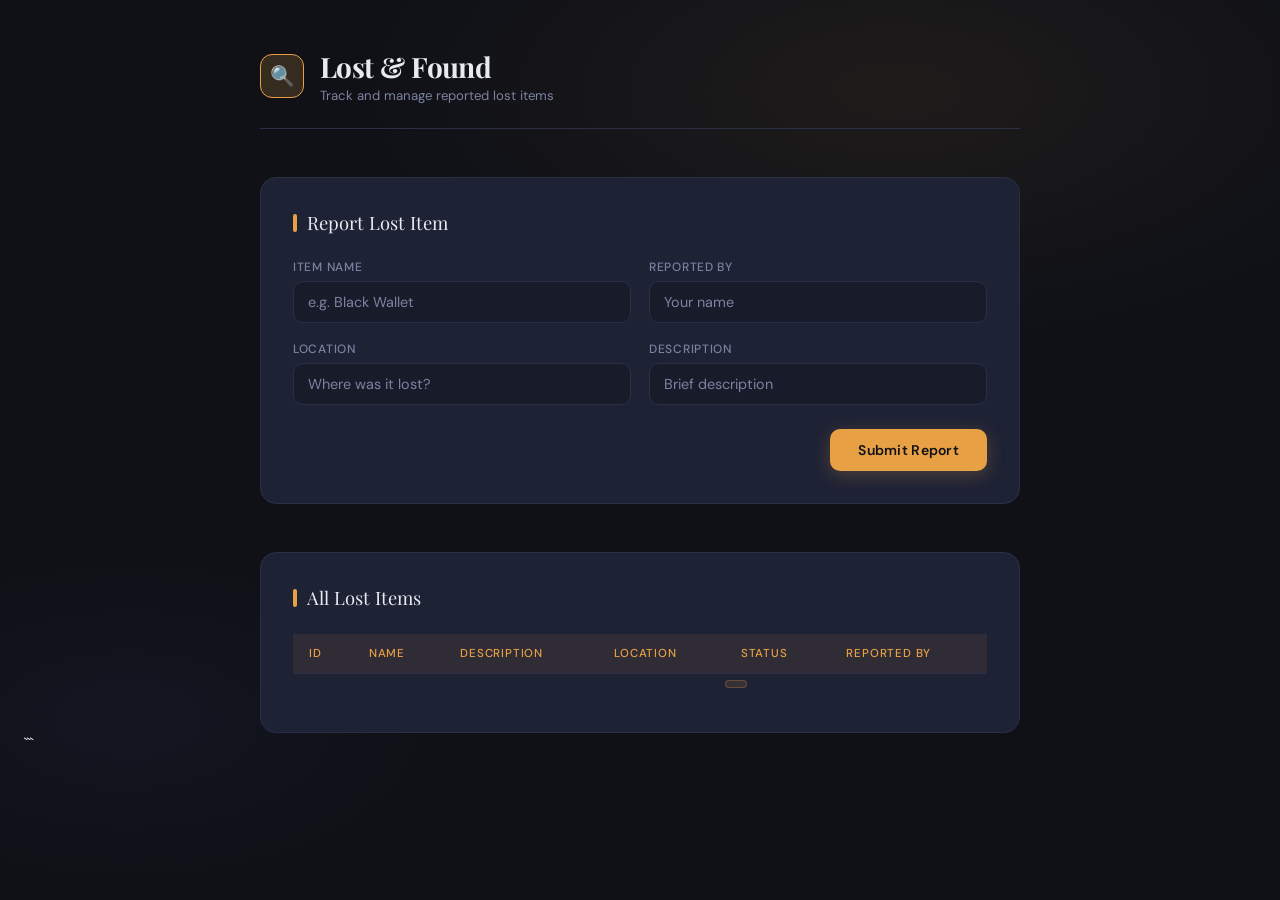
==== src/main/resources/templates/lost-items.html @ 70ba37c2 "Completed Lost Item feature with UI and DB integration" ====
<!DOCTYPE html>
<html xmlns:th="http://www.thymeleaf.org">
<head>
    <title>Lost Items</title>
    <link href="https://fonts.googleapis.com/css2?family=Playfair+Display:wght@600&family=DM+Sans:wght@300;400;500&display=swap" rel="stylesheet">
    <style>
        *, *::before, *::after { box-sizing: border-box; margin: 0; padding: 0; }

        :root {
            --bg: #0f1117;
            --surface: #191c27;
            --card: #1e2235;
            --border: #2a2f47;
            --accent: #e8a045;
            --accent-glow: rgba(232, 160, 69, 0.18);
            --text: #e8eaf2;
            --muted: #7c82a0;
            --input-bg: #13162080;
        }

        body {
            font-family: 'DM Sans', sans-serif;
            background: var(--bg);
            color: var(--text);
            min-height: 100vh;
            padding: 48px 24px;
            background-image:
                    radial-gradient(ellipse 60% 40% at 70% 10%, rgba(232,160,69,0.07) 0%, transparent 70%),
                    radial-gradient(ellipse 40% 30% at 10% 80%, rgba(90,100,200,0.06) 0%, transparent 60%);
        }

        .page-wrapper {
            max-width: 760px;
            margin: 0 auto;
            display: flex;
            flex-direction: column;
            gap: 48px;
        }

        /* ── Header ── */
        .page-header {
            display: flex;
            align-items: center;
            gap: 16px;
            padding-bottom: 24px;
            border-bottom: 1px solid var(--border);
        }

        .page-header .icon {
            width: 44px; height: 44px;
            background: var(--accent-glow);
            border: 1px solid var(--accent);
            border-radius: 12px;
            display: grid; place-items: center;
            font-size: 20px;
            flex-shrink: 0;
        }

        .page-header h1 {
            font-family: 'Playfair Display', serif;
            font-size: 1.75rem;
            color: var(--text);
            letter-spacing: -0.02em;
        }

        .page-header p {
            font-size: 0.825rem;
            color: var(--muted);
            margin-top: 2px;
        }

        /* ── Cards ── */
        .card {
            background: var(--card);
            border: 1px solid var(--border);
            border-radius: 16px;
            padding: 32px;
            animation: fadeUp 0.45s ease both;
        }

        .card:nth-child(2) { animation-delay: 0.1s; }

        @keyframes fadeUp {
            from { opacity: 0; transform: translateY(16px); }
            to   { opacity: 1; transform: translateY(0); }
        }

        .card-title {
            font-family: 'Playfair Display', serif;
            font-size: 1.15rem;
            color: var(--text);
            margin-bottom: 24px;
            display: flex;
            align-items: center;
            gap: 10px;
        }

        .card-title::before {
            content: '';
            display: inline-block;
            width: 4px; height: 18px;
            background: var(--accent);
            border-radius: 4px;
        }

        /* ── Form ── */
        .form-grid {
            display: grid;
            grid-template-columns: 1fr 1fr;
            gap: 18px;
        }

        .form-group {
            display: flex;
            flex-direction: column;
            gap: 6px;
        }

        .form-group.full { grid-column: 1 / -1; }

        label {
            font-size: 0.75rem;
            font-weight: 500;
            letter-spacing: 0.06em;
            text-transform: uppercase;
            color: var(--muted);
        }

        input[type="text"] {
            background: var(--input-bg);
            border: 1px solid var(--border);
            border-radius: 10px;
            padding: 11px 14px;
            color: var(--text);
            font-family: 'DM Sans', sans-serif;
            font-size: 0.9rem;
            outline: none;
            transition: border-color 0.2s, box-shadow 0.2s;
            width: 100%;
        }

        input[type="text"]:focus {
            border-color: var(--accent);
            box-shadow: 0 0 0 3px var(--accent-glow);
        }

        input[type="text"]::placeholder { color: var(--muted); }

        .form-footer {
            margin-top: 24px;
            display: flex;
            justify-content: flex-end;
        }

        button[type="submit"] {
            background: var(--accent);
            color: #0f1117;
            font-family: 'DM Sans', sans-serif;
            font-size: 0.875rem;
            font-weight: 600;
            letter-spacing: 0.02em;
            border: none;
            border-radius: 10px;
            padding: 12px 28px;
            cursor: pointer;
            transition: opacity 0.18s, transform 0.18s, box-shadow 0.18s;
            box-shadow: 0 4px 18px rgba(232,160,69,0.25);
        }

        button[type="submit"]:hover {
            opacity: 0.9;
            transform: translateY(-1px);
            box-shadow: 0 6px 24px rgba(232,160,69,0.35);
        }

        button[type="submit"]:active { transform: translateY(0); }

        /* ── Table ── */
        .table-scroll { overflow-x: auto; }

        table {
            width: 100%;
            border-collapse: collapse;
            font-size: 0.875rem;
        }

        thead tr {
            background: rgba(232,160,69,0.08);
            border-bottom: 1px solid var(--border);
        }

        thead th {
            padding: 12px 16px;
            text-align: left;
            font-size: 0.72rem;
            font-weight: 500;
            letter-spacing: 0.07em;
            text-transform: uppercase;
            color: var(--accent);
            white-space: nowrap;
        }

        tbody tr {
            border-bottom: 1px solid var(--border);
            transition: background 0.15s;
        }

        tbody tr:last-child { border-bottom: none; }

        tbody tr:hover { background: rgba(255,255,255,0.03); }

        tbody td {
            padding: 13px 16px;
            color: var(--text);
            vertical-align: middle;
        }

        tbody td:first-child {
            color: var(--muted);
            font-size: 0.8rem;
            font-weight: 500;
        }

        /* Status badge */
        tbody td:nth-child(5) span,
        tbody td:nth-child(5) {
            display: inline-block;
            padding: 3px 10px;
            border-radius: 20px;
            font-size: 0.75rem;
            font-weight: 500;
            background: rgba(232,160,69,0.12);
            color: var(--accent);
            border: 1px solid rgba(232,160,69,0.25);
        }

        .empty-state {
            text-align: center;
            padding: 40px;
            color: var(--muted);
            font-size: 0.875rem;
        }
    </style>
</head>
<body>

<div class="page-wrapper">

    <!-- Header -->
    <div class="page-header">
        <div class="icon">🔍</div>
        <div>
            <h1>Lost &amp; Found</h1>
            <p>Track and manage reported lost items</p>
        </div>
    </div>

    <!-- Form Card -->
    <div class="card">
        <div class="card-title">Report Lost Item</div>

        <form action="/add-item" method="post">
            <div class="form-grid">
                <div class="form-group">
                    <label for="name">Item Name</label>
                    <input type="text" id="name" name="name" placeholder="e.g. Black Wallet">
                </div>
                <div class="form-group">
                    <label for="reportedBy">Reported By</label>
                    <input type="text" id="reportedBy" name="reportedBy" placeholder="Your name">
                </div>
                <div class="form-group">
                    <label for="location">Location</label>
                    <input type="text" id="location" name="location" placeholder="Where was it lost?">
                </div>
                <div class="form-group">
                    <label for="description">Description</label>
                    <input type="text" id="description" name="description" placeholder="Brief description">
                </div>
            </div>

            <div class="form-footer">
                <button type="submit">Submit Report</button>
            </div>
        </form>
    </div>

    <!-- Table Card -->
    <div class="card">
        <div class="card-title">All Lost Items</div>

        <div class="table-scroll">
            <table>
                <thead>
                <tr>
                    <th>ID</th>
                    <th>Name</th>
                    <th>Description</th>
                    <th>Location</th>
                    <th>Status</th>
                    <th>Reported By</th>
                </tr>
                </thead>
                <tbody>
                <tr th:each="item : ${items}">
                    <td th:text="${item.id}"></td>
                    <td th:text="${item.name}"></td>
                    <td th:text="${item.description}"></td>
                    <td th:text="${item.location}"></td>
                    <td th:text="${item.status}"></td>
                    <td th:text="${item.reportedBy}"></td>
                </tr>
                </tbody>
            </table>
        </div>
    </div>

</div>

</body>
</html>
```
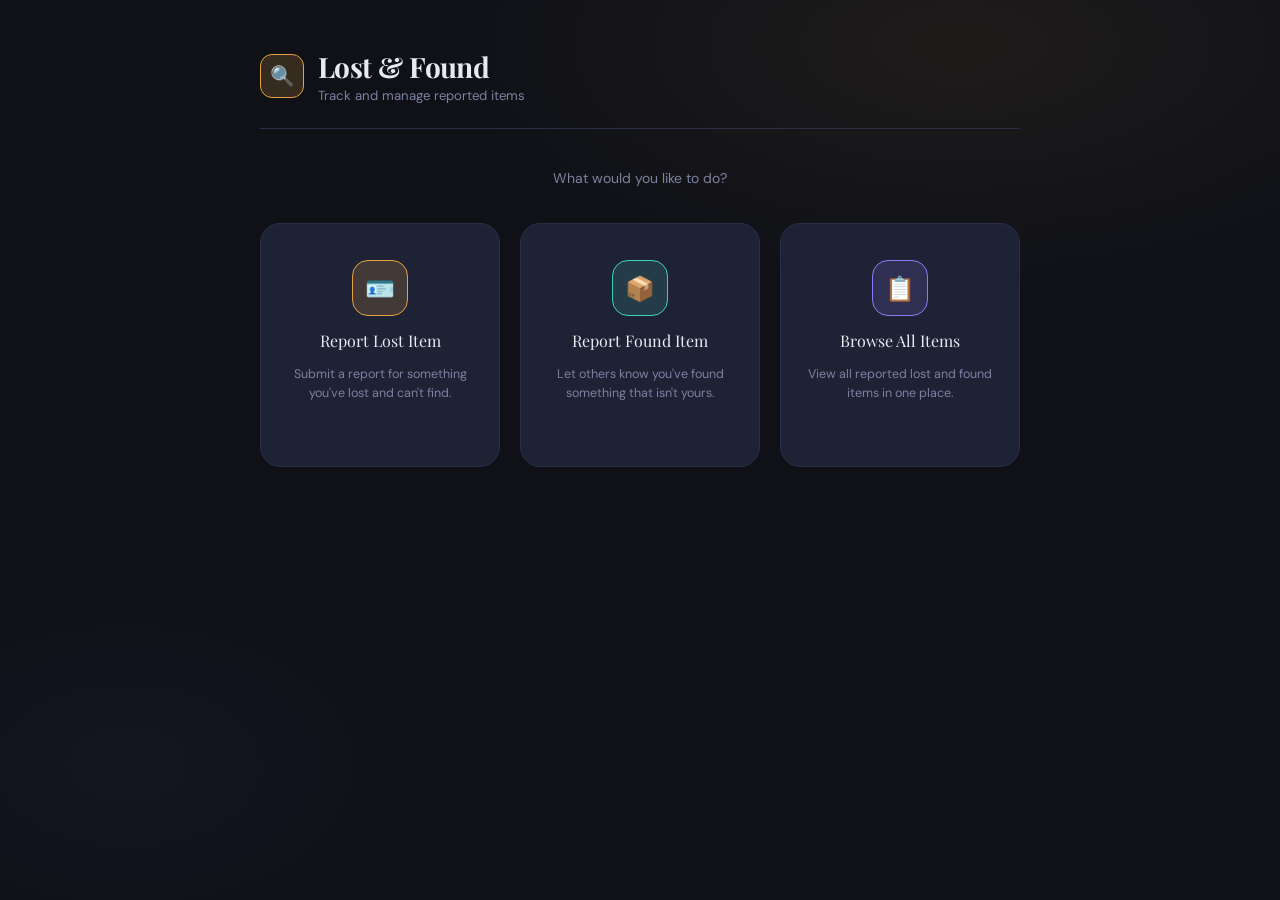
==== commit 4574fd84: "Integrated lost and found modules with UI" ====
--- a/src/main/resources/templates/lost-items.html
+++ b/src/main/resources/templates/lost-items.html
@@ -1,21 +1,24 @@
 <!DOCTYPE html>
 <html xmlns:th="http://www.thymeleaf.org">
 <head>
-    <title>Lost Items</title>
+    <title>Lost &amp; Found</title>
     <link href="https://fonts.googleapis.com/css2?family=Playfair+Display:wght@600&family=DM+Sans:wght@300;400;500&display=swap" rel="stylesheet">
     <style>
         *, *::before, *::after { box-sizing: border-box; margin: 0; padding: 0; }
 
         :root {
             --bg: #0f1117;
-            --surface: #191c27;
             --card: #1e2235;
             --border: #2a2f47;
-            --accent: #e8a045;
-            --accent-glow: rgba(232, 160, 69, 0.18);
+            --amber: #e8a045;
+            --amber-glow: rgba(232,160,69,0.18);
+            --teal: #3ecfb2;
+            --teal-glow: rgba(62,207,178,0.15);
+            --violet: #8b7cf8;
+            --violet-glow: rgba(139,124,248,0.15);
             --text: #e8eaf2;
             --muted: #7c82a0;
-            --input-bg: #13162080;
+            --input-bg: rgba(19,22,32,0.5);
         }
 
         body {
@@ -25,60 +28,180 @@
             min-height: 100vh;
             padding: 48px 24px;
             background-image:
-                    radial-gradient(ellipse 60% 40% at 70% 10%, rgba(232,160,69,0.07) 0%, transparent 70%),
-                    radial-gradient(ellipse 40% 30% at 10% 80%, rgba(90,100,200,0.06) 0%, transparent 60%);
-        }
-
-        .page-wrapper {
+                    radial-gradient(ellipse 60% 40% at 75% 5%,  rgba(232,160,69,0.07) 0%, transparent 70%),
+                    radial-gradient(ellipse 40% 35% at 10% 85%, rgba(90,100,200,0.06) 0%, transparent 60%);
+        }
+
+        .view { display: none; }
+        .view.active { display: block; }
+
+        /* ── Shared Header ── */
+        .page-header {
+            max-width: 760px;
+            margin: 0 auto 40px;
+            display: flex;
+            align-items: center;
+            gap: 14px;
+            padding-bottom: 24px;
+            border-bottom: 1px solid var(--border);
+        }
+
+        .page-header .icon {
+            width: 44px; height: 44px;
+            background: var(--amber-glow);
+            border: 1px solid var(--amber);
+            border-radius: 12px;
+            display: grid; place-items: center;
+            font-size: 20px; flex-shrink: 0;
+        }
+
+        .page-header h1 {
+            font-family: 'Playfair Display', serif;
+            font-size: 1.75rem;
+            letter-spacing: -0.02em;
+        }
+
+        .page-header p { font-size: 0.825rem; color: var(--muted); margin-top: 2px; }
+
+        /* ── Landing ── */
+        #view-landing .page-wrapper { max-width: 760px; margin: 0 auto; }
+
+        .landing-subtitle {
+            text-align: center;
+            color: var(--muted);
+            font-size: 0.875rem;
+            margin-bottom: 36px;
+        }
+
+        .option-grid {
+            display: grid;
+            grid-template-columns: repeat(3, 1fr);
+            gap: 20px;
+        }
+
+        @media (max-width: 580px) { .option-grid { grid-template-columns: 1fr; } }
+
+        .option-card {
+            background: var(--card);
+            border: 1px solid var(--border);
+            border-radius: 20px;
+            padding: 36px 24px 28px;
+            cursor: pointer;
+            display: flex;
+            flex-direction: column;
+            align-items: center;
+            gap: 14px;
+            text-align: center;
+            transition: transform 0.22s, border-color 0.22s, box-shadow 0.22s;
+            animation: fadeUp 0.5s ease both;
+            position: relative;
+            overflow: hidden;
+            user-select: none;
+        }
+
+        .option-card:nth-child(1) { animation-delay: 0.05s; }
+        .option-card:nth-child(2) { animation-delay: 0.13s; }
+        .option-card:nth-child(3) { animation-delay: 0.21s; }
+
+        .option-card::before {
+            content: '';
+            position: absolute; inset: 0;
+            opacity: 0;
+            transition: opacity 0.25s;
+            border-radius: 20px;
+        }
+
+        .option-card.lost   { --c: var(--amber);  --cg: var(--amber-glow);  }
+        .option-card.found  { --c: var(--teal);   --cg: var(--teal-glow);   }
+        .option-card.browse { --c: var(--violet); --cg: var(--violet-glow); }
+
+        .option-card::before {
+            background: radial-gradient(ellipse at 50% 0%, var(--cg) 0%, transparent 70%);
+        }
+
+        .option-card:hover {
+            transform: translateY(-5px);
+            border-color: var(--c);
+            box-shadow: 0 12px 36px -8px color-mix(in srgb, var(--c) 30%, transparent);
+        }
+
+        .option-card:hover::before { opacity: 1; }
+        .option-card:active { transform: translateY(-2px); }
+
+        .opt-icon {
+            width: 56px; height: 56px;
+            border-radius: 16px;
+            border: 1px solid var(--c);
+            background: var(--cg);
+            display: grid; place-items: center;
+            font-size: 24px;
+            position: relative; z-index: 1;
+            transition: box-shadow 0.22s;
+        }
+
+        .option-card:hover .opt-icon {
+            box-shadow: 0 0 18px color-mix(in srgb, var(--c) 40%, transparent);
+        }
+
+        .opt-label {
+            font-family: 'Playfair Display', serif;
+            font-size: 1rem;
+            position: relative; z-index: 1;
+        }
+
+        .opt-desc {
+            font-size: 0.78rem;
+            color: var(--muted);
+            line-height: 1.55;
+            position: relative; z-index: 1;
+        }
+
+        .opt-arrow {
+            margin-top: 4px;
+            font-size: 0.75rem;
+            color: var(--c);
+            opacity: 0;
+            transform: translateY(4px);
+            transition: opacity 0.2s, transform 0.2s;
+            position: relative; z-index: 1;
+        }
+
+        .option-card:hover .opt-arrow { opacity: 1; transform: translateY(0); }
+
+        /* ── Inner Views ── */
+        .inner-wrapper {
             max-width: 760px;
             margin: 0 auto;
             display: flex;
             flex-direction: column;
-            gap: 48px;
-        }
-
-        /* ── Header ── */
-        .page-header {
-            display: flex;
+            gap: 28px;
+        }
+
+        .back-btn {
+            display: inline-flex;
             align-items: center;
-            gap: 16px;
-            padding-bottom: 24px;
-            border-bottom: 1px solid var(--border);
-        }
-
-        .page-header .icon {
-            width: 44px; height: 44px;
-            background: var(--accent-glow);
-            border: 1px solid var(--accent);
-            border-radius: 12px;
-            display: grid; place-items: center;
-            font-size: 20px;
-            flex-shrink: 0;
-        }
-
-        .page-header h1 {
-            font-family: 'Playfair Display', serif;
-            font-size: 1.75rem;
-            color: var(--text);
-            letter-spacing: -0.02em;
-        }
-
-        .page-header p {
+            gap: 8px;
+            background: none;
+            border: 1px solid var(--border);
+            border-radius: 10px;
+            padding: 8px 16px;
+            color: var(--muted);
+            font-family: 'DM Sans', sans-serif;
             font-size: 0.825rem;
-            color: var(--muted);
-            margin-top: 2px;
-        }
-
-        /* ── Cards ── */
+            cursor: pointer;
+            transition: color 0.18s, border-color 0.18s;
+            align-self: flex-start;
+        }
+
+        .back-btn:hover { color: var(--text); border-color: var(--text); }
+
         .card {
             background: var(--card);
             border: 1px solid var(--border);
             border-radius: 16px;
             padding: 32px;
-            animation: fadeUp 0.45s ease both;
-        }
-
-        .card:nth-child(2) { animation-delay: 0.1s; }
+            animation: fadeUp 0.4s ease both;
+        }
 
         @keyframes fadeUp {
             from { opacity: 0; transform: translateY(16px); }
@@ -87,8 +210,7 @@
 
         .card-title {
             font-family: 'Playfair Display', serif;
-            font-size: 1.15rem;
-            color: var(--text);
+            font-size: 1.1rem;
             margin-bottom: 24px;
             display: flex;
             align-items: center;
@@ -99,30 +221,17 @@
             content: '';
             display: inline-block;
             width: 4px; height: 18px;
-            background: var(--accent);
             border-radius: 4px;
-        }
-
-        /* ── Form ── */
-        .form-grid {
-            display: grid;
-            grid-template-columns: 1fr 1fr;
-            gap: 18px;
-        }
-
-        .form-group {
-            display: flex;
-            flex-direction: column;
-            gap: 6px;
-        }
-
+            background: var(--bar-color, var(--amber));
+        }
+
+        .form-grid { display: grid; grid-template-columns: 1fr 1fr; gap: 18px; }
+        .form-group { display: flex; flex-direction: column; gap: 6px; }
         .form-group.full { grid-column: 1 / -1; }
 
         label {
-            font-size: 0.75rem;
-            font-weight: 500;
-            letter-spacing: 0.06em;
-            text-transform: uppercase;
+            font-size: 0.72rem; font-weight: 500;
+            letter-spacing: 0.07em; text-transform: uppercase;
             color: var(--muted);
         }
 
@@ -139,184 +248,247 @@
             width: 100%;
         }
 
-        input[type="text"]:focus {
-            border-color: var(--accent);
-            box-shadow: 0 0 0 3px var(--accent-glow);
-        }
-
         input[type="text"]::placeholder { color: var(--muted); }
 
-        .form-footer {
-            margin-top: 24px;
-            display: flex;
-            justify-content: flex-end;
-        }
+        #view-lost  input[type="text"]:focus { border-color: var(--amber);  box-shadow: 0 0 0 3px var(--amber-glow); }
+        #view-found input[type="text"]:focus { border-color: var(--teal);   box-shadow: 0 0 0 3px var(--teal-glow);  }
+
+        .form-footer { margin-top: 24px; display: flex; justify-content: flex-end; }
 
         button[type="submit"] {
-            background: var(--accent);
+            font-family: 'DM Sans', sans-serif;
+            font-size: 0.875rem; font-weight: 600;
+            letter-spacing: 0.02em;
+            border: none; border-radius: 10px;
+            padding: 12px 28px; cursor: pointer;
             color: #0f1117;
-            font-family: 'DM Sans', sans-serif;
-            font-size: 0.875rem;
-            font-weight: 600;
-            letter-spacing: 0.02em;
-            border: none;
-            border-radius: 10px;
-            padding: 12px 28px;
-            cursor: pointer;
             transition: opacity 0.18s, transform 0.18s, box-shadow 0.18s;
-            box-shadow: 0 4px 18px rgba(232,160,69,0.25);
-        }
-
-        button[type="submit"]:hover {
-            opacity: 0.9;
-            transform: translateY(-1px);
-            box-shadow: 0 6px 24px rgba(232,160,69,0.35);
-        }
-
+        }
+
+        #view-lost  button[type="submit"] { background: var(--amber); box-shadow: 0 4px 18px rgba(232,160,69,0.25); }
+        #view-found button[type="submit"] { background: var(--teal);  box-shadow: 0 4px 18px rgba(62,207,178,0.22); }
+
+        button[type="submit"]:hover  { opacity: 0.9; transform: translateY(-1px); }
         button[type="submit"]:active { transform: translateY(0); }
 
-        /* ── Table ── */
+        /* ── Tables ── */
         .table-scroll { overflow-x: auto; }
-
-        table {
-            width: 100%;
-            border-collapse: collapse;
-            font-size: 0.875rem;
-        }
-
-        thead tr {
-            background: rgba(232,160,69,0.08);
-            border-bottom: 1px solid var(--border);
-        }
+        table { width: 100%; border-collapse: collapse; font-size: 0.875rem; }
+        thead tr { border-bottom: 1px solid var(--border); }
+
+        #view-lost   thead tr      { background: rgba(232,160,69,0.07); }
+        #view-found  thead tr      { background: rgba(62,207,178,0.07); }
+        .browse-lost-card  thead tr { background: rgba(232,160,69,0.07); }
+        .browse-found-card thead tr { background: rgba(62,207,178,0.07); }
 
         thead th {
-            padding: 12px 16px;
-            text-align: left;
-            font-size: 0.72rem;
-            font-weight: 500;
-            letter-spacing: 0.07em;
-            text-transform: uppercase;
-            color: var(--accent);
+            padding: 12px 16px; text-align: left;
+            font-size: 0.72rem; font-weight: 500;
+            letter-spacing: 0.07em; text-transform: uppercase;
             white-space: nowrap;
         }
 
-        tbody tr {
-            border-bottom: 1px solid var(--border);
-            transition: background 0.15s;
-        }
-
+        #view-lost   thead th       { color: var(--amber); }
+        #view-found  thead th       { color: var(--teal);  }
+        .browse-lost-card  thead th { color: var(--amber); }
+        .browse-found-card thead th { color: var(--teal);  }
+
+        tbody tr { border-bottom: 1px solid var(--border); transition: background 0.15s; }
         tbody tr:last-child { border-bottom: none; }
-
         tbody tr:hover { background: rgba(255,255,255,0.03); }
-
-        tbody td {
-            padding: 13px 16px;
-            color: var(--text);
-            vertical-align: middle;
-        }
-
-        tbody td:first-child {
-            color: var(--muted);
-            font-size: 0.8rem;
-            font-weight: 500;
-        }
-
-        /* Status badge */
-        tbody td:nth-child(5) span,
-        tbody td:nth-child(5) {
-            display: inline-block;
-            padding: 3px 10px;
-            border-radius: 20px;
-            font-size: 0.75rem;
-            font-weight: 500;
+        tbody td { padding: 13px 16px; color: var(--text); vertical-align: middle; }
+        tbody td:first-child { color: var(--muted); font-size: 0.8rem; font-weight: 500; }
+
+        .lost-status {
+            display: inline-block; padding: 3px 10px;
+            border-radius: 20px; font-size: 0.75rem; font-weight: 500;
             background: rgba(232,160,69,0.12);
-            color: var(--accent);
+            color: var(--amber);
             border: 1px solid rgba(232,160,69,0.25);
         }
 
-        .empty-state {
-            text-align: center;
-            padding: 40px;
-            color: var(--muted);
-            font-size: 0.875rem;
+        .section-divider {
+            display: flex; align-items: center; gap: 16px;
+            color: var(--muted); font-size: 0.72rem;
+            letter-spacing: 0.1em; text-transform: uppercase;
+        }
+
+        .section-divider::before, .section-divider::after {
+            content: ''; flex: 1; height: 1px; background: var(--border);
         }
     </style>
 </head>
 <body>
 
-<div class="page-wrapper">
-
-    <!-- Header -->
-    <div class="page-header">
-        <div class="icon">🔍</div>
-        <div>
-            <h1>Lost &amp; Found</h1>
-            <p>Track and manage reported lost items</p>
+<div class="page-header">
+    <div class="icon">🔍</div>
+    <div>
+        <h1>Lost &amp; Found</h1>
+        <p>Track and manage reported items</p>
+    </div>
+</div>
+
+<!-- ══ LANDING ══ -->
+<div id="view-landing" class="view active">
+    <div class="page-wrapper">
+        <p class="landing-subtitle">What would you like to do?</p>
+        <div class="option-grid">
+
+            <div class="option-card lost" onclick="showView('view-lost')">
+                <div class="opt-icon">🪪</div>
+                <div class="opt-label">Report Lost Item</div>
+                <div class="opt-desc">Submit a report for something you've lost and can't find.</div>
+                <div class="opt-arrow">Get started →</div>
+            </div>
+
+            <div class="option-card found" onclick="showView('view-found')">
+                <div class="opt-icon">📦</div>
+                <div class="opt-label">Report Found Item</div>
+                <div class="opt-desc">Let others know you've found something that isn't yours.</div>
+                <div class="opt-arrow">Get started →</div>
+            </div>
+
+            <div class="option-card browse" onclick="showView('view-browse')">
+                <div class="opt-icon">📋</div>
+                <div class="opt-label">Browse All Items</div>
+                <div class="opt-desc">View all reported lost and found items in one place.</div>
+                <div class="opt-arrow">Browse →</div>
+            </div>
+
         </div>
     </div>
-
-    <!-- Form Card -->
-    <div class="card">
-        <div class="card-title">Report Lost Item</div>
-
-        <form action="/add-item" method="post">
-            <div class="form-grid">
-                <div class="form-group">
-                    <label for="name">Item Name</label>
-                    <input type="text" id="name" name="name" placeholder="e.g. Black Wallet">
+</div>
+
+<!-- ══ REPORT LOST ══ -->
+<div id="view-lost" class="view">
+    <div class="inner-wrapper">
+        <button class="back-btn" onclick="showView('view-landing')">← Back</button>
+        <div class="card">
+            <div class="card-title">Report Lost Item</div>
+            <form action="/add-item" method="post">
+                <div class="form-grid">
+                    <div class="form-group">
+                        <label for="name">Item Name</label>
+                        <input type="text" id="name" name="name" placeholder="e.g. Black Wallet">
+                    </div>
+                    <div class="form-group">
+                        <label for="reportedBy">Reported By</label>
+                        <input type="text" id="reportedBy" name="reportedBy" placeholder="Your name">
+                    </div>
+                    <div class="form-group">
+                        <label for="location">Location</label>
+                        <input type="text" id="location" name="location" placeholder="Where was it lost?">
+                    </div>
+                    <div class="form-group">
+                        <label for="description">Description</label>
+                        <input type="text" id="description" name="description" placeholder="Brief description">
+                    </div>
                 </div>
-                <div class="form-group">
-                    <label for="reportedBy">Reported By</label>
-                    <input type="text" id="reportedBy" name="reportedBy" placeholder="Your name">
+                <div class="form-footer">
+                    <button type="submit">Submit Report</button>
                 </div>
-                <div class="form-group">
-                    <label for="location">Location</label>
-                    <input type="text" id="location" name="location" placeholder="Where was it lost?">
-                </div>
-                <div class="form-group">
-                    <label for="description">Description</label>
-                    <input type="text" id="description" name="description" placeholder="Brief description">
-                </div>
-            </div>
-
-            <div class="form-footer">
-                <button type="submit">Submit Report</button>
-            </div>
-        </form>
-    </div>
-
-    <!-- Table Card -->
-    <div class="card">
-        <div class="card-title">All Lost Items</div>
-
-        <div class="table-scroll">
-            <table>
-                <thead>
-                <tr>
-                    <th>ID</th>
-                    <th>Name</th>
-                    <th>Description</th>
-                    <th>Location</th>
-                    <th>Status</th>
-                    <th>Reported By</th>
-                </tr>
-                </thead>
-                <tbody>
-                <tr th:each="item : ${items}">
-                    <td th:text="${item.id}"></td>
-                    <td th:text="${item.name}"></td>
-                    <td th:text="${item.description}"></td>
-                    <td th:text="${item.location}"></td>
-                    <td th:text="${item.status}"></td>
-                    <td th:text="${item.reportedBy}"></td>
-                </tr>
-                </tbody>
-            </table>
+            </form>
         </div>
     </div>
-
 </div>
 
+<!-- ══ REPORT FOUND ══ -->
+<div id="view-found" class="view">
+    <div class="inner-wrapper">
+        <button class="back-btn" onclick="showView('view-landing')">← Back</button>
+        <div class="card">
+            <div class="card-title" style="--bar-color: var(--teal)">Report Found Item</div>
+            <form action="/found-items" method="post">
+                <div class="form-grid">
+                    <div class="form-group">
+                        <label for="found-name">Item Name</label>
+                        <input type="text" id="found-name" name="name" placeholder="e.g. Blue Umbrella">
+                    </div>
+                    <div class="form-group">
+                        <label for="found-location">Location</label>
+                        <input type="text" id="found-location" name="location" placeholder="Where was it found?">
+                    </div>
+                    <div class="form-group full">
+                        <label for="found-description">Description</label>
+                        <input type="text" id="found-description" name="description" placeholder="Brief description">
+                    </div>
+                </div>
+                <div class="form-footer">
+                    <button type="submit">Submit Found Item</button>
+                </div>
+            </form>
+        </div>
+    </div>
+</div>
+
+<!-- ══ BROWSE ALL ══ -->
+<div id="view-browse" class="view">
+    <div class="inner-wrapper">
+        <button class="back-btn" onclick="showView('view-landing')">← Back</button>
+
+        <div class="card browse-lost-card">
+            <div class="card-title">All Lost Items</div>
+            <div class="table-scroll">
+                <table>
+                    <thead>
+                    <tr>
+                        <th>ID</th><th>Name</th><th>Description</th>
+                        <th>Location</th><th>Status</th><th>Reported By</th>
+                    </tr>
+                    </thead>
+                    <tbody>
+                    <tr th:each="item : ${items}">
+                        <td th:text="${item.id}"></td>
+                        <td th:text="${item.name}"></td>
+                        <td th:text="${item.description}"></td>
+                        <td th:text="${item.location}"></td>
+                        <td><span class="lost-status" th:text="${item.status}"></span></td>
+                        <td th:text="${item.reportedBy}"></td>
+                    </tr>
+                    </tbody>
+                </table>
+            </div>
+        </div>
+
+        <div class="section-divider">Found Items</div>
+
+        <div class="card browse-found-card">
+            <div class="card-title" style="--bar-color: var(--teal)">All Found Items</div>
+            <div class="table-scroll">
+                <table>
+                    <thead>
+                    <tr>
+                        <th>ID</th><th>Name</th><th>Description</th><th>Location</th>
+                    </tr>
+                    </thead>
+                    <tbody>
+                    <tr th:each="item : ${foundItems}">
+                        <td th:text="${item.id}"></td>
+                        <td th:text="${item.name}"></td>
+                        <td th:text="${item.description}"></td>
+                        <td th:text="${item.location}"></td>
+                    </tr>
+                    </tbody>
+                </table>
+            </div>
+        </div>
+
+    </div>
+</div>
+
+<script>
+    function showView(id) {
+        document.querySelectorAll('.view').forEach(v => v.classList.remove('active'));
+        const next = document.getElementById(id);
+        next.classList.add('active');
+        next.querySelectorAll('.card, .option-card').forEach(el => {
+            el.style.animation = 'none';
+            el.offsetHeight;
+            el.style.animation = '';
+        });
+        window.scrollTo({ top: 0, behavior: 'smooth' });
+    }
+</script>
+
 </body>
-</html>
-```+</html>
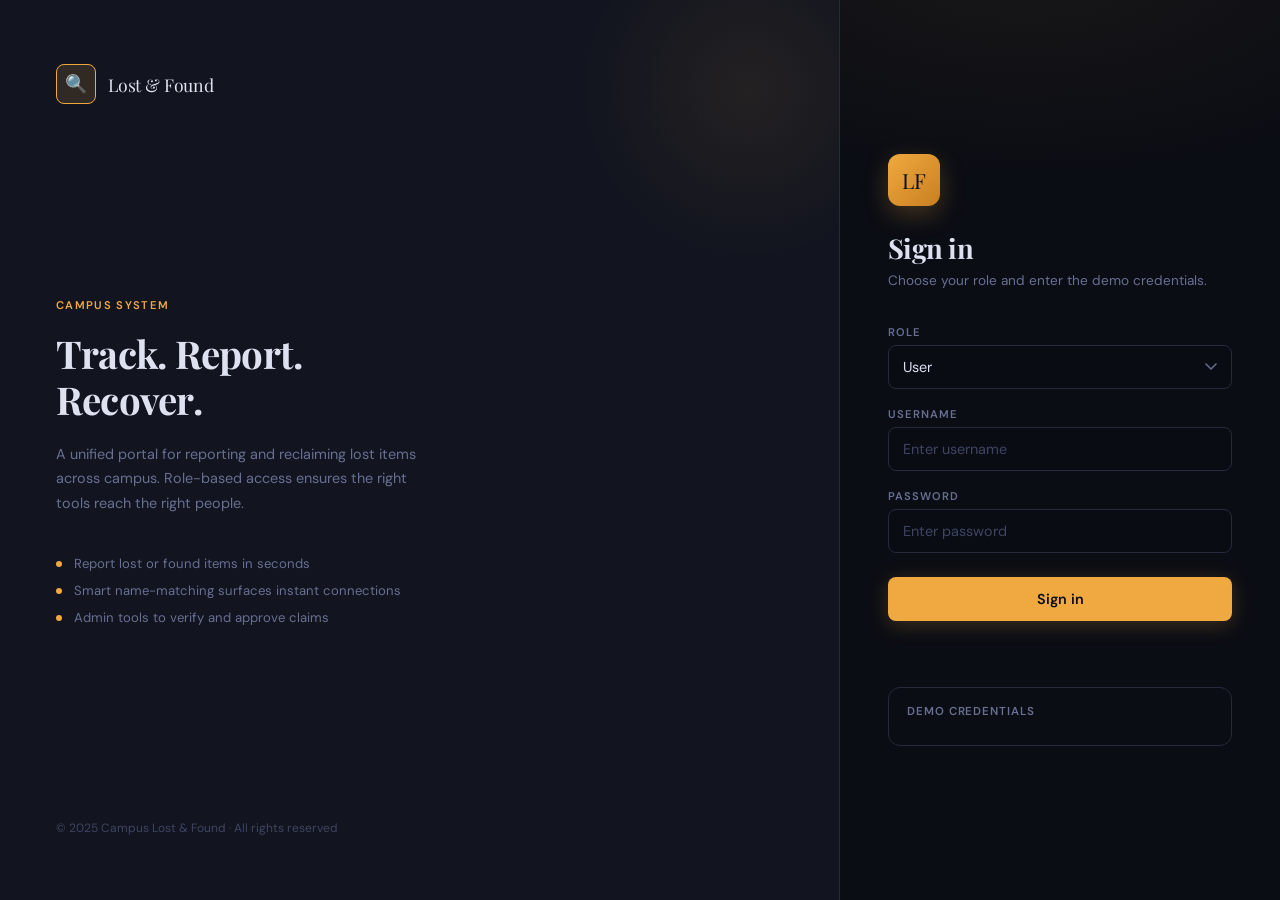
==== commit e645f0c3: "Implemented user and admin roles" ====
--- a/src/main/resources/templates/lost-items.html
+++ b/src/main/resources/templates/lost-items.html
@@ -1,493 +1,1003 @@
 <!DOCTYPE html>
-<html xmlns:th="http://www.thymeleaf.org">
+<html lang="en" xmlns:th="http://www.thymeleaf.org">
 <head>
+    <meta charset="UTF-8">
+    <meta name="viewport" content="width=device-width, initial-scale=1.0">
     <title>Lost &amp; Found</title>
-    <link href="https://fonts.googleapis.com/css2?family=Playfair+Display:wght@600&family=DM+Sans:wght@300;400;500&display=swap" rel="stylesheet">
+    <link href="https://fonts.googleapis.com/css2?family=Playfair+Display:ital,wght@0,600;1,400&family=DM+Sans:wght@300;400;500;600&family=DM+Mono:wght@400&display=swap" rel="stylesheet">
     <style>
         *, *::before, *::after { box-sizing: border-box; margin: 0; padding: 0; }
 
         :root {
-            --bg: #0f1117;
-            --card: #1e2235;
-            --border: #2a2f47;
-            --amber: #e8a045;
-            --amber-glow: rgba(232,160,69,0.18);
-            --teal: #3ecfb2;
-            --teal-glow: rgba(62,207,178,0.15);
-            --violet: #8b7cf8;
-            --violet-glow: rgba(139,124,248,0.15);
-            --text: #e8eaf2;
-            --muted: #7c82a0;
-            --input-bg: rgba(19,22,32,0.5);
-        }
+            --bg:           #0b0d14;
+            --surface:      #12151f;
+            --card:         #181c2a;
+            --card-hi:      #1e2338;
+            --border:       #252a3d;
+            --border-hi:    #323857;
+            --amber:        #f0a940;
+            --amber-dim:    rgba(240,169,64,.14);
+            --teal:         #3ecfb2;
+            --teal-dim:     rgba(62,207,178,.13);
+            --violet:       #9b8ffb;
+            --violet-dim:   rgba(155,143,251,.13);
+            --red:          #f06060;
+            --red-dim:      rgba(240,96,96,.12);
+            --text:         #dde1f0;
+            --text-muted:   #686f92;
+            --text-faint:   #3e4562;
+            --input-bg:     rgba(10,12,20,.6);
+            --radius-sm:    8px;
+            --radius-md:    12px;
+            --radius-lg:    18px;
+            --radius-xl:    24px;
+        }
+
+        html { scroll-behavior: smooth; }
 
         body {
             font-family: 'DM Sans', sans-serif;
             background: var(--bg);
             color: var(--text);
             min-height: 100vh;
-            padding: 48px 24px;
             background-image:
-                    radial-gradient(ellipse 60% 40% at 75% 5%,  rgba(232,160,69,0.07) 0%, transparent 70%),
-                    radial-gradient(ellipse 40% 35% at 10% 85%, rgba(90,100,200,0.06) 0%, transparent 60%);
-        }
-
+                    radial-gradient(ellipse 55% 38% at 80% -5%,  rgba(240,169,64,.06) 0%, transparent 65%),
+                    radial-gradient(ellipse 40% 30% at 5%  90%, rgba(90,85,210,.055) 0%, transparent 60%);
+        }
+
+        /* ── VIEWS ── */
         .view { display: none; }
-        .view.active { display: block; }
-
-        /* ── Shared Header ── */
-        .page-header {
-            max-width: 760px;
-            margin: 0 auto 40px;
+        .view.active { display: flex; flex-direction: column; min-height: 100vh; }
+
+        /* ══════════════════════════════════════════
+           LOGIN VIEW
+        ══════════════════════════════════════════ */
+        #view-login {
+            flex-direction: row;
+            min-height: 100vh;
+        }
+
+        .login-hero {
+            flex: 1;
+            background: var(--surface);
+            border-right: 1px solid var(--border);
+            padding: 64px 56px;
+            display: flex;
+            flex-direction: column;
+            justify-content: space-between;
+            position: relative;
+            overflow: hidden;
+        }
+        .login-hero::after {
+            content: '';
+            position: absolute;
+            top: -80px; right: -80px;
+            width: 340px; height: 340px;
+            border-radius: 50%;
+            background: radial-gradient(circle, rgba(240,169,64,.08) 0%, transparent 70%);
+            pointer-events: none;
+        }
+
+        .hero-logo {
             display: flex;
             align-items: center;
-            gap: 14px;
-            padding-bottom: 24px;
+            gap: 12px;
+        }
+        .hero-logo-mark {
+            width: 40px; height: 40px;
+            background: var(--amber-dim);
+            border: 1px solid var(--amber);
+            border-radius: var(--radius-sm);
+            display: grid; place-items: center;
+            font-size: 18px;
+        }
+        .hero-logo-name {
+            font-family: 'Playfair Display', serif;
+            font-size: 1.1rem;
+            letter-spacing: -.01em;
+        }
+
+        .hero-body { flex: 1; display: flex; flex-direction: column; justify-content: center; padding: 48px 0; }
+        .hero-eyebrow {
+            font-size: .7rem; font-weight: 600; letter-spacing: .12em;
+            text-transform: uppercase; color: var(--amber);
+            margin-bottom: 18px;
+        }
+        .hero-headline {
+            font-family: 'Playfair Display', serif;
+            font-size: clamp(1.8rem, 3vw, 2.6rem);
+            line-height: 1.2;
+            letter-spacing: -.02em;
+            color: var(--text);
+            margin-bottom: 20px;
+            max-width: 380px;
+        }
+        .hero-desc { font-size: .9rem; color: var(--text-muted); line-height: 1.7; max-width: 360px; margin-bottom: 40px; }
+
+        .feature-pills { display: flex; flex-direction: column; gap: 10px; }
+        .feature-pill {
+            display: flex; align-items: center; gap: 12px;
+            font-size: .82rem; color: var(--text-muted);
+        }
+        .feature-pill::before {
+            content: '';
+            width: 6px; height: 6px; border-radius: 50%;
+            background: var(--amber); flex-shrink: 0;
+        }
+
+        .hero-footer { font-size: .75rem; color: var(--text-faint); }
+
+        /* -- form side -- */
+        .login-form-side {
+            width: 440px;
+            padding: 64px 48px;
+            display: flex;
+            flex-direction: column;
+            justify-content: center;
+            gap: 0;
+        }
+
+        .form-brand { margin-bottom: 36px; }
+        .brand-initials {
+            width: 52px; height: 52px;
+            background: linear-gradient(135deg, var(--amber) 0%, #c97f20 100%);
+            border-radius: var(--radius-md);
+            display: grid; place-items: center;
+            font-family: 'Playfair Display', serif;
+            font-size: 1.3rem;
+            color: #0b0d14;
+            margin-bottom: 24px;
+            box-shadow: 0 8px 24px rgba(240,169,64,.25);
+        }
+        .form-title { font-family: 'Playfair Display', serif; font-size: 1.7rem; letter-spacing: -.02em; margin-bottom: 6px; }
+        .form-subtitle { font-size: .85rem; color: var(--text-muted); }
+
+        .login-form { display: flex; flex-direction: column; gap: 18px; }
+
+        .field-wrap { display: flex; flex-direction: column; gap: 6px; }
+        .field-label {
+            font-size: .7rem; font-weight: 600; letter-spacing: .09em;
+            text-transform: uppercase; color: var(--text-muted);
+        }
+
+        .field-input, .field-select {
+            background: var(--input-bg);
+            border: 1px solid var(--border);
+            border-radius: var(--radius-sm);
+            padding: 12px 14px;
+            color: var(--text);
+            font-family: 'DM Sans', sans-serif;
+            font-size: .9rem;
+            outline: none;
+            width: 100%;
+            transition: border-color .2s, box-shadow .2s;
+            -webkit-appearance: none;
+        }
+        .field-input::placeholder { color: var(--text-faint); }
+        .field-input:focus, .field-select:focus {
+            border-color: var(--amber);
+            box-shadow: 0 0 0 3px var(--amber-dim);
+        }
+        .field-select {
+            cursor: pointer;
+            background-image: url("data:image/svg+xml,%3Csvg xmlns='http://www.w3.org/2000/svg' width='12' height='8' viewBox='0 0 12 8'%3E%3Cpath d='M1 1l5 5 5-5' stroke='%23686f92' stroke-width='1.5' fill='none' stroke-linecap='round'/%3E%3C/svg%3E");
+            background-repeat: no-repeat;
+            background-position: right 14px center;
+            padding-right: 36px;
+        }
+        .field-select option { background: #1e2235; color: var(--text); }
+
+        .login-btn {
+            margin-top: 6px;
+            background: var(--amber);
+            border: none;
+            border-radius: var(--radius-sm);
+            padding: 13px 24px;
+            color: #0b0d14;
+            font-family: 'DM Sans', sans-serif;
+            font-size: .9rem; font-weight: 600;
+            cursor: pointer;
+            transition: opacity .18s, transform .15s, box-shadow .18s;
+            box-shadow: 0 4px 20px rgba(240,169,64,.22);
+        }
+        .login-btn:hover { opacity: .92; transform: translateY(-1px); box-shadow: 0 8px 28px rgba(240,169,64,.3); }
+        .login-btn:active { transform: translateY(0); }
+
+        .login-status {
+            font-size: .83rem; min-height: 20px;
+            text-align: center; color: var(--red);
+        }
+
+        .demo-box {
+            margin-top: 28px;
+            border: 1px solid var(--border);
+            border-radius: var(--radius-md);
+            padding: 16px 18px;
+        }
+        .demo-box-title { font-size: .72rem; font-weight: 600; letter-spacing: .08em; text-transform: uppercase; color: var(--text-muted); margin-bottom: 10px; }
+        .demo-cred { font-size: .82rem; color: var(--text-muted); margin-bottom: 5px; }
+        .demo-cred code {
+            font-family: 'DM Mono', monospace;
+            font-size: .8rem;
+            background: var(--surface);
+            border: 1px solid var(--border);
+            border-radius: 4px;
+            padding: 1px 6px;
+            color: var(--amber);
+        }
+
+        @media (max-width: 820px) {
+            #view-login { flex-direction: column; }
+            .login-hero { display: none; }
+            .login-form-side { width: 100%; padding: 48px 28px; }
+        }
+
+        /* ══════════════════════════════════════════
+           DASHBOARD VIEW
+        ══════════════════════════════════════════ */
+        #view-dashboard { padding: 40px 28px; }
+
+        .dash-inner { max-width: 860px; margin: 0 auto; }
+
+        .dash-topbar {
+            display: flex; justify-content: space-between; align-items: flex-start;
+            margin-bottom: 44px; padding-bottom: 28px;
             border-bottom: 1px solid var(--border);
         }
 
-        .page-header .icon {
-            width: 44px; height: 44px;
-            background: var(--amber-glow);
-            border: 1px solid var(--amber);
-            border-radius: 12px;
-            display: grid; place-items: center;
-            font-size: 20px; flex-shrink: 0;
-        }
-
-        .page-header h1 {
+        .dash-eyebrow {
+            font-size: .7rem; font-weight: 600; letter-spacing: .1em;
+            text-transform: uppercase; color: var(--text-faint);
+            margin-bottom: 6px;
+        }
+        .dash-headline {
             font-family: 'Playfair Display', serif;
-            font-size: 1.75rem;
-            letter-spacing: -0.02em;
-        }
-
-        .page-header p { font-size: 0.825rem; color: var(--muted); margin-top: 2px; }
-
-        /* ── Landing ── */
-        #view-landing .page-wrapper { max-width: 760px; margin: 0 auto; }
-
-        .landing-subtitle {
-            text-align: center;
-            color: var(--muted);
-            font-size: 0.875rem;
-            margin-bottom: 36px;
-        }
-
-        .option-grid {
+            font-size: 2rem; letter-spacing: -.025em;
+        }
+        .dash-sub { font-size: .85rem; color: var(--text-muted); margin-top: 4px; }
+
+        .dash-controls { display: flex; align-items: center; gap: 12px; }
+        .role-badge {
+            font-size: .75rem; font-weight: 600; letter-spacing: .06em;
+            text-transform: uppercase;
+            padding: 5px 12px;
+            border-radius: 20px;
+            background: var(--amber-dim);
+            color: var(--amber);
+            border: 1px solid rgba(240,169,64,.28);
+        }
+        .role-badge.admin { background: var(--violet-dim); color: var(--violet); border-color: rgba(155,143,251,.28); }
+
+        .logout-btn {
+            background: none;
+            border: 1px solid var(--border);
+            border-radius: var(--radius-sm);
+            padding: 7px 16px;
+            color: var(--text-muted);
+            font-family: 'DM Sans', sans-serif;
+            font-size: .82rem;
+            cursor: pointer;
+            transition: color .18s, border-color .18s;
+        }
+        .logout-btn:hover { color: var(--text); border-color: var(--border-hi); }
+
+        .cards-section-label {
+            font-size: .72rem; font-weight: 600; letter-spacing: .1em;
+            text-transform: uppercase; color: var(--text-faint);
+            margin-bottom: 18px;
+        }
+        .action-grid {
             display: grid;
-            grid-template-columns: repeat(3, 1fr);
-            gap: 20px;
-        }
-
-        @media (max-width: 580px) { .option-grid { grid-template-columns: 1fr; } }
-
-        .option-card {
+            grid-template-columns: repeat(auto-fill, minmax(200px, 1fr));
+            gap: 16px;
+        }
+
+        .action-card {
             background: var(--card);
             border: 1px solid var(--border);
-            border-radius: 20px;
-            padding: 36px 24px 28px;
+            border-radius: var(--radius-lg);
+            padding: 28px 22px 22px;
             cursor: pointer;
-            display: flex;
-            flex-direction: column;
-            align-items: center;
-            gap: 14px;
-            text-align: center;
-            transition: transform 0.22s, border-color 0.22s, box-shadow 0.22s;
-            animation: fadeUp 0.5s ease both;
-            position: relative;
-            overflow: hidden;
-            user-select: none;
-        }
-
-        .option-card:nth-child(1) { animation-delay: 0.05s; }
-        .option-card:nth-child(2) { animation-delay: 0.13s; }
-        .option-card:nth-child(3) { animation-delay: 0.21s; }
-
-        .option-card::before {
-            content: '';
-            position: absolute; inset: 0;
-            opacity: 0;
-            transition: opacity 0.25s;
-            border-radius: 20px;
-        }
-
-        .option-card.lost   { --c: var(--amber);  --cg: var(--amber-glow);  }
-        .option-card.found  { --c: var(--teal);   --cg: var(--teal-glow);   }
-        .option-card.browse { --c: var(--violet); --cg: var(--violet-glow); }
-
-        .option-card::before {
-            background: radial-gradient(ellipse at 50% 0%, var(--cg) 0%, transparent 70%);
-        }
-
-        .option-card:hover {
-            transform: translateY(-5px);
-            border-color: var(--c);
-            box-shadow: 0 12px 36px -8px color-mix(in srgb, var(--c) 30%, transparent);
-        }
-
-        .option-card:hover::before { opacity: 1; }
-        .option-card:active { transform: translateY(-2px); }
-
-        .opt-icon {
-            width: 56px; height: 56px;
-            border-radius: 16px;
-            border: 1px solid var(--c);
-            background: var(--cg);
-            display: grid; place-items: center;
-            font-size: 24px;
-            position: relative; z-index: 1;
-            transition: box-shadow 0.22s;
-        }
-
-        .option-card:hover .opt-icon {
-            box-shadow: 0 0 18px color-mix(in srgb, var(--c) 40%, transparent);
-        }
-
-        .opt-label {
-            font-family: 'Playfair Display', serif;
-            font-size: 1rem;
-            position: relative; z-index: 1;
-        }
-
-        .opt-desc {
-            font-size: 0.78rem;
-            color: var(--muted);
-            line-height: 1.55;
-            position: relative; z-index: 1;
-        }
-
-        .opt-arrow {
-            margin-top: 4px;
-            font-size: 0.75rem;
-            color: var(--c);
-            opacity: 0;
-            transform: translateY(4px);
-            transition: opacity 0.2s, transform 0.2s;
-            position: relative; z-index: 1;
-        }
-
-        .option-card:hover .opt-arrow { opacity: 1; transform: translateY(0); }
-
-        /* ── Inner Views ── */
-        .inner-wrapper {
-            max-width: 760px;
-            margin: 0 auto;
-            display: flex;
-            flex-direction: column;
-            gap: 28px;
-        }
-
-        .back-btn {
-            display: inline-flex;
-            align-items: center;
-            gap: 8px;
-            background: none;
+            display: flex; flex-direction: column; gap: 10px;
+            position: relative; overflow: hidden;
+            transition: transform .22s, border-color .22s, box-shadow .22s;
+            animation: fadeUp .4s ease both;
+        }
+        .action-card:hover {
+            transform: translateY(-4px);
+            border-color: var(--border-hi);
+            box-shadow: 0 14px 40px -10px rgba(0,0,0,.5);
+        }
+        .action-card:active { transform: translateY(-1px); }
+
+        .ac-icon {
+            width: 44px; height: 44px; border-radius: var(--radius-sm);
+            display: grid; place-items: center; font-size: 20px;
+            background: var(--amber-dim); border: 1px solid rgba(240,169,64,.2);
+            margin-bottom: 4px;
+        }
+        .ac-icon.teal  { background: var(--teal-dim); border-color: rgba(62,207,178,.2); }
+        .ac-icon.violet{ background: var(--violet-dim); border-color: rgba(155,143,251,.2); }
+        .ac-icon.red   { background: var(--red-dim); border-color: rgba(240,96,96,.2); }
+
+        .ac-title { font-weight: 500; font-size: .9rem; }
+        .ac-desc  { font-size: .78rem; color: var(--text-muted); line-height: 1.5; }
+
+        .ac-arrow {
+            font-size: .72rem; color: var(--amber); margin-top: 6px;
+            opacity: 0; transform: translateY(3px);
+            transition: opacity .18s, transform .18s;
+        }
+        .action-card:hover .ac-arrow { opacity: 1; transform: translateY(0); }
+        .action-card.teal-card:hover .ac-arrow  { color: var(--teal); }
+        .action-card.violet-card:hover .ac-arrow{ color: var(--violet); }
+        .action-card.red-card:hover .ac-arrow   { color: var(--red); }
+        .action-card.teal-card:hover   { border-color: rgba(62,207,178,.35);  box-shadow: 0 14px 40px -10px rgba(0,0,0,.5), 0 0 0 1px rgba(62,207,178,.1); }
+        .action-card.violet-card:hover { border-color: rgba(155,143,251,.35); box-shadow: 0 14px 40px -10px rgba(0,0,0,.5), 0 0 0 1px rgba(155,143,251,.1); }
+        .action-card.red-card:hover    { border-color: rgba(240,96,96,.35);   box-shadow: 0 14px 40px -10px rgba(0,0,0,.5), 0 0 0 1px rgba(240,96,96,.1); }
+
+        /* ══════════════════════════════════════════
+           LOST & FOUND APP VIEW
+        ══════════════════════════════════════════ */
+        #view-app { padding: 40px 28px; }
+        .app-inner { max-width: 860px; margin: 0 auto; display: flex; flex-direction: column; gap: 28px; }
+
+        .app-topbar {
+            display: flex; justify-content: space-between; align-items: center;
+            padding-bottom: 24px; border-bottom: 1px solid var(--border);
+        }
+        .app-back {
+            background: none; border: 1px solid var(--border); border-radius: var(--radius-sm);
+            padding: 7px 16px; color: var(--text-muted);
+            font-family: 'DM Sans', sans-serif; font-size: .82rem;
+            cursor: pointer; transition: color .18s, border-color .18s;
+            display: flex; align-items: center; gap: 6px;
+        }
+        .app-back:hover { color: var(--text); border-color: var(--border-hi); }
+
+        .app-title-row { display: flex; align-items: center; gap: 12px; }
+        .app-icon {
+            width: 40px; height: 40px; background: var(--amber-dim);
+            border: 1px solid rgba(240,169,64,.35); border-radius: var(--radius-sm);
+            display: grid; place-items: center; font-size: 18px;
+        }
+        .app-heading { font-family: 'Playfair Display', serif; font-size: 1.5rem; letter-spacing: -.02em; }
+
+        /* Tab nav */
+        .tab-bar {
+            display: flex; gap: 4px;
+            background: var(--surface);
             border: 1px solid var(--border);
-            border-radius: 10px;
-            padding: 8px 16px;
-            color: var(--muted);
-            font-family: 'DM Sans', sans-serif;
-            font-size: 0.825rem;
-            cursor: pointer;
-            transition: color 0.18s, border-color 0.18s;
+            border-radius: var(--radius-md);
+            padding: 4px;
             align-self: flex-start;
         }
-
-        .back-btn:hover { color: var(--text); border-color: var(--text); }
-
-        .card {
+        .tab-btn {
+            background: none; border: none; border-radius: var(--radius-sm);
+            padding: 9px 20px; font-family: 'DM Sans', sans-serif;
+            font-size: .85rem; color: var(--text-muted);
+            cursor: pointer; transition: background .18s, color .18s;
+            white-space: nowrap;
+        }
+        .tab-btn.active { background: var(--card-hi); color: var(--text); font-weight: 500; }
+        .tab-btn:hover:not(.active) { color: var(--text); }
+
+        /* Panels */
+        .tab-panel { display: none; }
+        .tab-panel.active { display: flex; flex-direction: column; gap: 24px; animation: fadeUp .35s ease both; }
+
+        /* Form card */
+        .form-card {
             background: var(--card);
             border: 1px solid var(--border);
-            border-radius: 16px;
+            border-radius: var(--radius-lg);
             padding: 32px;
-            animation: fadeUp 0.4s ease both;
-        }
-
-        @keyframes fadeUp {
-            from { opacity: 0; transform: translateY(16px); }
-            to   { opacity: 1; transform: translateY(0); }
-        }
-
-        .card-title {
-            font-family: 'Playfair Display', serif;
-            font-size: 1.1rem;
-            margin-bottom: 24px;
-            display: flex;
-            align-items: center;
-            gap: 10px;
-        }
-
-        .card-title::before {
-            content: '';
-            display: inline-block;
-            width: 4px; height: 18px;
-            border-radius: 4px;
-            background: var(--bar-color, var(--amber));
-        }
+        }
+        .card-section-title {
+            font-size: .72rem; font-weight: 600; letter-spacing: .1em;
+            text-transform: uppercase; margin-bottom: 22px;
+        }
+        .card-section-title.amber { color: var(--amber); }
+        .card-section-title.teal  { color: var(--teal);  }
 
         .form-grid { display: grid; grid-template-columns: 1fr 1fr; gap: 18px; }
+        @media (max-width: 600px) { .form-grid { grid-template-columns: 1fr; } }
         .form-group { display: flex; flex-direction: column; gap: 6px; }
-        .form-group.full { grid-column: 1 / -1; }
-
-        label {
-            font-size: 0.72rem; font-weight: 500;
-            letter-spacing: 0.07em; text-transform: uppercase;
-            color: var(--muted);
-        }
-
-        input[type="text"] {
+        .form-group.span2 { grid-column: 1 / -1; }
+        .form-group label { font-size: .7rem; font-weight: 600; letter-spacing: .09em; text-transform: uppercase; color: var(--text-muted); }
+        .form-group input {
             background: var(--input-bg);
             border: 1px solid var(--border);
-            border-radius: 10px;
+            border-radius: var(--radius-sm);
             padding: 11px 14px;
-            color: var(--text);
-            font-family: 'DM Sans', sans-serif;
-            font-size: 0.9rem;
-            outline: none;
-            transition: border-color 0.2s, box-shadow 0.2s;
-            width: 100%;
-        }
-
-        input[type="text"]::placeholder { color: var(--muted); }
-
-        #view-lost  input[type="text"]:focus { border-color: var(--amber);  box-shadow: 0 0 0 3px var(--amber-glow); }
-        #view-found input[type="text"]:focus { border-color: var(--teal);   box-shadow: 0 0 0 3px var(--teal-glow);  }
+            color: var(--text); font-family: 'DM Sans', sans-serif;
+            font-size: .9rem; outline: none; width: 100%;
+            transition: border-color .2s, box-shadow .2s;
+        }
+        .form-group input::placeholder { color: var(--text-faint); }
+        .form-group input:focus { border-color: var(--amber); box-shadow: 0 0 0 3px var(--amber-dim); }
+        #panel-found .form-group input:focus { border-color: var(--teal); box-shadow: 0 0 0 3px var(--teal-dim); }
 
         .form-footer { margin-top: 24px; display: flex; justify-content: flex-end; }
-
-        button[type="submit"] {
-            font-family: 'DM Sans', sans-serif;
-            font-size: 0.875rem; font-weight: 600;
-            letter-spacing: 0.02em;
-            border: none; border-radius: 10px;
-            padding: 12px 28px; cursor: pointer;
-            color: #0f1117;
-            transition: opacity 0.18s, transform 0.18s, box-shadow 0.18s;
-        }
-
-        #view-lost  button[type="submit"] { background: var(--amber); box-shadow: 0 4px 18px rgba(232,160,69,0.25); }
-        #view-found button[type="submit"] { background: var(--teal);  box-shadow: 0 4px 18px rgba(62,207,178,0.22); }
-
-        button[type="submit"]:hover  { opacity: 0.9; transform: translateY(-1px); }
-        button[type="submit"]:active { transform: translateY(0); }
-
-        /* ── Tables ── */
+        .submit-btn {
+            border: none; border-radius: var(--radius-sm);
+            padding: 12px 28px;
+            font-family: 'DM Sans', sans-serif; font-size: .88rem; font-weight: 600;
+            cursor: pointer; transition: opacity .18s, transform .15s, box-shadow .18s;
+        }
+        .submit-btn.amber { background: var(--amber); color: #0b0d14; box-shadow: 0 4px 18px rgba(240,169,64,.22); }
+        .submit-btn.teal  { background: var(--teal);  color: #0b0d14; box-shadow: 0 4px 18px rgba(62,207,178,.2); }
+        .submit-btn:hover  { opacity: .9; transform: translateY(-1px); }
+        .submit-btn:active { transform: translateY(0); }
+
+        /* Browse tables */
+        .browse-card {
+            background: var(--card); border: 1px solid var(--border);
+            border-radius: var(--radius-lg); overflow: hidden;
+        }
+        .browse-card-header {
+            padding: 20px 24px 16px;
+            border-bottom: 1px solid var(--border);
+        }
+
         .table-scroll { overflow-x: auto; }
-        table { width: 100%; border-collapse: collapse; font-size: 0.875rem; }
-        thead tr { border-bottom: 1px solid var(--border); }
-
-        #view-lost   thead tr      { background: rgba(232,160,69,0.07); }
-        #view-found  thead tr      { background: rgba(62,207,178,0.07); }
-        .browse-lost-card  thead tr { background: rgba(232,160,69,0.07); }
-        .browse-found-card thead tr { background: rgba(62,207,178,0.07); }
-
+        table { width: 100%; border-collapse: collapse; font-size: .86rem; }
         thead th {
-            padding: 12px 16px; text-align: left;
-            font-size: 0.72rem; font-weight: 500;
-            letter-spacing: 0.07em; text-transform: uppercase;
+            padding: 11px 16px;
+            text-align: left; font-size: .7rem; font-weight: 600;
+            letter-spacing: .08em; text-transform: uppercase;
             white-space: nowrap;
         }
-
-        #view-lost   thead th       { color: var(--amber); }
-        #view-found  thead th       { color: var(--teal);  }
-        .browse-lost-card  thead th { color: var(--amber); }
-        .browse-found-card thead th { color: var(--teal);  }
-
-        tbody tr { border-bottom: 1px solid var(--border); transition: background 0.15s; }
-        tbody tr:last-child { border-bottom: none; }
-        tbody tr:hover { background: rgba(255,255,255,0.03); }
-        tbody td { padding: 13px 16px; color: var(--text); vertical-align: middle; }
-        tbody td:first-child { color: var(--muted); font-size: 0.8rem; font-weight: 500; }
-
-        .lost-status {
+        .browse-card.amber-card thead th { color: var(--amber); background: rgba(240,169,64,.05); }
+        .browse-card.teal-card  thead th { color: var(--teal);  background: rgba(62,207,178,.05);  }
+        tbody tr { border-top: 1px solid var(--border); transition: background .14s; }
+        tbody tr:hover { background: rgba(255,255,255,.025); }
+        tbody td { padding: 12px 16px; vertical-align: middle; }
+        tbody td:first-child { color: var(--text-muted); font-size: .8rem; font-family: 'DM Mono', monospace; }
+
+        .status-pill {
             display: inline-block; padding: 3px 10px;
-            border-radius: 20px; font-size: 0.75rem; font-weight: 500;
-            background: rgba(232,160,69,0.12);
-            color: var(--amber);
-            border: 1px solid rgba(232,160,69,0.25);
-        }
-
-        .section-divider {
+            border-radius: 20px; font-size: .73rem; font-weight: 500;
+            background: var(--amber-dim); color: var(--amber);
+            border: 1px solid rgba(240,169,64,.25);
+        }
+
+        .claim-btn {
+            background: none; border: 1px solid var(--border);
+            border-radius: 6px; padding: 5px 12px;
+            color: var(--teal); font-family: 'DM Sans', sans-serif;
+            font-size: .78rem; cursor: pointer;
+            transition: background .15s, border-color .15s;
+        }
+        .claim-btn:hover { background: var(--teal-dim); border-color: rgba(62,207,178,.35); }
+        .claim-btn:disabled { opacity: .4; cursor: not-allowed; }
+
+        .divider {
             display: flex; align-items: center; gap: 16px;
-            color: var(--muted); font-size: 0.72rem;
-            letter-spacing: 0.1em; text-transform: uppercase;
-        }
-
-        .section-divider::before, .section-divider::after {
+            color: var(--text-faint); font-size: .7rem; letter-spacing: .1em; text-transform: uppercase;
+        }
+        .divider::before, .divider::after {
             content: ''; flex: 1; height: 1px; background: var(--border);
+        }
+
+        /* ── Shared animations ── */
+        @keyframes fadeUp {
+            from { opacity: 0; transform: translateY(14px); }
+            to   { opacity: 1; transform: translateY(0); }
+        }
+
+        /* ── Notification toast ── */
+        #toast {
+            position: fixed; bottom: 28px; left: 50%; transform: translateX(-50%) translateY(20px);
+            background: var(--card-hi); border: 1px solid var(--border-hi);
+            border-radius: var(--radius-md); padding: 13px 22px;
+            font-size: .875rem; color: var(--text);
+            box-shadow: 0 16px 48px rgba(0,0,0,.55);
+            opacity: 0; pointer-events: none;
+            transition: opacity .25s, transform .25s;
+            z-index: 999; white-space: nowrap;
+        }
+        #toast.show { opacity: 1; transform: translateX(-50%) translateY(0); }
+        #toast.success { border-color: rgba(62,207,178,.4); color: var(--teal); }
+        #toast.match   { border-color: rgba(240,169,64,.4); color: var(--amber); }
+        #toast.error   { border-color: rgba(240,96,96,.4);  color: var(--red);   }
+
+        /* ── Empty state ── */
+        .empty-state {
+            padding: 40px 16px; text-align: center;
+            color: var(--text-faint); font-size: .85rem;
         }
     </style>
 </head>
 <body>
 
-<div class="page-header">
-    <div class="icon">🔍</div>
-    <div>
-        <h1>Lost &amp; Found</h1>
-        <p>Track and manage reported items</p>
+<!-- ════════════════════════════════
+     LOGIN VIEW
+════════════════════════════════ -->
+<div id="view-login" class="view active">
+
+    <div class="login-hero">
+        <div class="hero-logo">
+            <div class="hero-logo-mark">🔍</div>
+            <span class="hero-logo-name">Lost &amp; Found</span>
+        </div>
+
+        <div class="hero-body">
+            <div class="hero-eyebrow">Campus System</div>
+            <h1 class="hero-headline">Track. Report. Recover.</h1>
+            <p class="hero-desc">
+                A unified portal for reporting and reclaiming lost items across campus.
+                Role-based access ensures the right tools reach the right people.
+            </p>
+            <div class="feature-pills">
+                <div class="feature-pill">Report lost or found items in seconds</div>
+                <div class="feature-pill">Smart name-matching surfaces instant connections</div>
+                <div class="feature-pill">Admin tools to verify and approve claims</div>
+            </div>
+        </div>
+
+        <div class="hero-footer">© 2025 Campus Lost &amp; Found · All rights reserved</div>
+    </div>
+
+    <div class="login-form-side">
+        <div class="form-brand">
+            <div class="brand-initials">LF</div>
+            <h2 class="form-title">Sign in</h2>
+            <p class="form-subtitle">Choose your role and enter the demo credentials.</p>
+        </div>
+
+        <div class="login-form">
+            <div class="field-wrap">
+                <label class="field-label" for="role">Role</label>
+                <select class="field-select" id="role">
+                    <option value="user">User</option>
+                    <option value="admin">Admin</option>
+                </select>
+            </div>
+
+            <div class="field-wrap">
+                <label class="field-label" for="username">Username</label>
+                <input class="field-input" id="username" type="text" placeholder="Enter username" autocomplete="off">
+            </div>
+
+            <div class="field-wrap">
+                <label class="field-label" for="password">Password</label>
+                <input class="field-input" id="password" type="password" placeholder="Enter password">
+            </div>
+
+            <button class="login-btn" id="loginBtn" type="button">Sign in</button>
+            <p class="login-status" id="loginStatus"></p>
+        </div>
+
+        <div class="demo-box">
+            <div class="demo-box-title">Demo credentials</div>
+            <!--<div class="demo-cred">User &nbsp;— <code>user</code> / <code>user123</code></div>
+            <div class="demo-cred">Admin — <code>admin</code> / <code>admin123</code></div> -->
+        </div>
+    </div>
+
+</div>
+
+<!-- ════════════════════════════════
+     DASHBOARD VIEW
+════════════════════════════════ -->
+<div id="view-dashboard" class="view">
+    <div class="dash-inner">
+        <div class="dash-topbar">
+            <div>
+                <div class="dash-eyebrow">Dashboard</div>
+                <h2 class="dash-headline" id="dashTitle">Welcome</h2>
+                <p class="dash-sub" id="dashSub"></p>
+            </div>
+            <div class="dash-controls">
+                <span class="role-badge" id="roleBadge">User</span>
+                <button class="logout-btn" id="logoutBtn" type="button">Log out</button>
+            </div>
+        </div>
+
+        <div class="cards-section-label">Quick actions</div>
+        <div class="action-grid" id="actionGrid"></div>
     </div>
 </div>
 
-<!-- ══ LANDING ══ -->
-<div id="view-landing" class="view active">
-    <div class="page-wrapper">
-        <p class="landing-subtitle">What would you like to do?</p>
-        <div class="option-grid">
-
-            <div class="option-card lost" onclick="showView('view-lost')">
-                <div class="opt-icon">🪪</div>
-                <div class="opt-label">Report Lost Item</div>
-                <div class="opt-desc">Submit a report for something you've lost and can't find.</div>
-                <div class="opt-arrow">Get started →</div>
+<!-- ════════════════════════════════
+     APP VIEW (Lost & Found)
+════════════════════════════════ -->
+<div id="view-app" class="view">
+    <div class="app-inner">
+
+        <!-- topbar -->
+        <div class="app-topbar">
+            <div class="app-title-row">
+                <div class="app-icon">🔍</div>
+                <h2 class="app-heading">Lost &amp; Found</h2>
             </div>
-
-            <div class="option-card found" onclick="showView('view-found')">
-                <div class="opt-icon">📦</div>
-                <div class="opt-label">Report Found Item</div>
-                <div class="opt-desc">Let others know you've found something that isn't yours.</div>
-                <div class="opt-arrow">Get started →</div>
-            </div>
-
-            <div class="option-card browse" onclick="showView('view-browse')">
-                <div class="opt-icon">📋</div>
-                <div class="opt-label">Browse All Items</div>
-                <div class="opt-desc">View all reported lost and found items in one place.</div>
-                <div class="opt-arrow">Browse →</div>
-            </div>
-
+            <button class="app-back" id="appBackBtn" type="button">← Dashboard</button>
         </div>
-    </div>
-</div>
-
-<!-- ══ REPORT LOST ══ -->
-<div id="view-lost" class="view">
-    <div class="inner-wrapper">
-        <button class="back-btn" onclick="showView('view-landing')">← Back</button>
-        <div class="card">
-            <div class="card-title">Report Lost Item</div>
-            <form action="/add-item" method="post">
+
+        <!-- tab nav -->
+        <div class="tab-bar">
+            <button class="tab-btn active" type="button" data-tab="panel-lost">🪪 Report Lost</button>
+            <button class="tab-btn" type="button" data-tab="panel-found">📦 Report Found</button>
+            <button class="tab-btn" type="button" data-tab="panel-browse">📋 Browse All</button>
+        </div>
+
+        <!-- ── LOST PANEL ── -->
+        <div class="tab-panel active" id="panel-lost">
+            <div class="form-card">
+                <div class="card-section-title amber">Report a Lost Item</div>
                 <div class="form-grid">
                     <div class="form-group">
-                        <label for="name">Item Name</label>
-                        <input type="text" id="name" name="name" placeholder="e.g. Black Wallet">
+                        <label for="lost-name">Item name</label>
+                        <input type="text" id="lost-name" placeholder="e.g. Black Wallet">
                     </div>
                     <div class="form-group">
-                        <label for="reportedBy">Reported By</label>
-                        <input type="text" id="reportedBy" name="reportedBy" placeholder="Your name">
+                        <label for="lost-reportedBy">Your name</label>
+                        <input type="text" id="lost-reportedBy" placeholder="Full name">
                     </div>
                     <div class="form-group">
-                        <label for="location">Location</label>
-                        <input type="text" id="location" name="location" placeholder="Where was it lost?">
+                        <label for="lost-location">Last seen location</label>
+                        <input type="text" id="lost-location" placeholder="Where was it lost?">
                     </div>
                     <div class="form-group">
-                        <label for="description">Description</label>
-                        <input type="text" id="description" name="description" placeholder="Brief description">
+                        <label for="lost-description">Description</label>
+                        <input type="text" id="lost-description" placeholder="Colour, brand, details…">
                     </div>
                 </div>
                 <div class="form-footer">
-                    <button type="submit">Submit Report</button>
+                    <button class="submit-btn amber" type="button" onclick="submitLostItem()">Submit Report</button>
                 </div>
-            </form>
+            </div>
         </div>
-    </div>
-</div>
-
-<!-- ══ REPORT FOUND ══ -->
-<div id="view-found" class="view">
-    <div class="inner-wrapper">
-        <button class="back-btn" onclick="showView('view-landing')">← Back</button>
-        <div class="card">
-            <div class="card-title" style="--bar-color: var(--teal)">Report Found Item</div>
-            <form action="/found-items" method="post">
+
+        <!-- ── FOUND PANEL ── -->
+        <div class="tab-panel" id="panel-found">
+            <div class="form-card">
+                <div class="card-section-title teal">Report a Found Item</div>
                 <div class="form-grid">
                     <div class="form-group">
-                        <label for="found-name">Item Name</label>
-                        <input type="text" id="found-name" name="name" placeholder="e.g. Blue Umbrella">
+                        <label for="found-name">Item name</label>
+                        <input type="text" id="found-name" placeholder="e.g. Blue Umbrella">
                     </div>
                     <div class="form-group">
-                        <label for="found-location">Location</label>
-                        <input type="text" id="found-location" name="location" placeholder="Where was it found?">
+                        <label for="found-location">Found at</label>
+                        <input type="text" id="found-location" placeholder="Where was it found?">
                     </div>
-                    <div class="form-group full">
+                    <div class="form-group span2">
                         <label for="found-description">Description</label>
-                        <input type="text" id="found-description" name="description" placeholder="Brief description">
+                        <input type="text" id="found-description" placeholder="Colour, brand, condition…">
                     </div>
                 </div>
                 <div class="form-footer">
-                    <button type="submit">Submit Found Item</button>
+                    <button class="submit-btn teal" type="button" onclick="submitFoundItem()">Submit Found Item</button>
                 </div>
-            </form>
+            </div>
         </div>
+
+        <!-- ── BROWSE PANEL ── -->
+        <div class="tab-panel" id="panel-browse">
+
+            <div class="browse-card amber-card">
+                <div class="browse-card-header">
+                    <div class="card-section-title amber" style="margin-bottom:0">All Lost Items</div>
+                </div>
+                <div class="table-scroll">
+                    <table>
+                        <thead>
+                        <tr><th>ID</th><th>Name</th><th>Description</th><th>Location</th><th>Status</th><th>Reported By</th></tr>
+                        </thead>
+                        <tbody id="lost-tbody">
+                        <!-- Thymeleaf server-render -->
+                        <tr th:each="item : ${items}" th:remove="tag">
+                            <td th:text="${item.id}"></td>
+                            <td th:text="${item.name}"></td>
+                            <td th:text="${item.description}"></td>
+                            <td th:text="${item.location}"></td>
+                            <td><span class="status-pill" th:text="${item.status}"></span></td>
+                            <td th:text="${item.reportedBy}"></td>
+                        </tr>
+                        </tbody>
+                    </table>
+                </div>
+            </div>
+
+            <div class="divider">Found Items</div>
+
+            <div class="browse-card teal-card">
+                <div class="browse-card-header">
+                    <div class="card-section-title teal" style="margin-bottom:0">All Found Items</div>
+                </div>
+                <div class="table-scroll">
+                    <table>
+                        <thead>
+                        <tr><th>ID</th><th>Name</th><th>Description</th><th>Location</th><th>Action</th></tr>
+                        </thead>
+                        <tbody id="found-tbody">
+                        <!-- Thymeleaf server-render -->
+                        <tr th:each="item : ${foundItems}" th:remove="tag">
+                            <td th:text="${item.id}"></td>
+                            <td th:text="${item.name}"></td>
+                            <td th:text="${item.description}"></td>
+                            <td th:text="${item.location}"></td>
+                            <td>
+                                <span th:id="'status-' + ${item.id}" style="font-size:.78rem;color:var(--text-muted)">—</span><br>
+                                <button class="claim-btn" th:id="'btn-' + ${item.id}"
+                                        th:attr="onclick=|claimItem(${item.id})|">
+                                    Claim
+                                </button>
+                            </td>
+                        </tr>
+                        </tbody>
+                    </table>
+                </div>
+            </div>
+
+        </div><!-- /panel-browse -->
+
     </div>
 </div>
 
-<!-- ══ BROWSE ALL ══ -->
-<div id="view-browse" class="view">
-    <div class="inner-wrapper">
-        <button class="back-btn" onclick="showView('view-landing')">← Back</button>
-
-        <div class="card browse-lost-card">
-            <div class="card-title">All Lost Items</div>
-            <div class="table-scroll">
-                <table>
-                    <thead>
-                    <tr>
-                        <th>ID</th><th>Name</th><th>Description</th>
-                        <th>Location</th><th>Status</th><th>Reported By</th>
-                    </tr>
-                    </thead>
-                    <tbody>
-                    <tr th:each="item : ${items}">
-                        <td th:text="${item.id}"></td>
-                        <td th:text="${item.name}"></td>
-                        <td th:text="${item.description}"></td>
-                        <td th:text="${item.location}"></td>
-                        <td><span class="lost-status" th:text="${item.status}"></span></td>
-                        <td th:text="${item.reportedBy}"></td>
-                    </tr>
-                    </tbody>
-                </table>
-            </div>
-        </div>
-
-        <div class="section-divider">Found Items</div>
-
-        <div class="card browse-found-card">
-            <div class="card-title" style="--bar-color: var(--teal)">All Found Items</div>
-            <div class="table-scroll">
-                <table>
-                    <thead>
-                    <tr>
-                        <th>ID</th><th>Name</th><th>Description</th><th>Location</th>
-                    </tr>
-                    </thead>
-                    <tbody>
-                    <tr th:each="item : ${foundItems}">
-                        <td th:text="${item.id}"></td>
-                        <td th:text="${item.name}"></td>
-                        <td th:text="${item.description}"></td>
-                        <td th:text="${item.location}"></td>
-                    </tr>
-                    </tbody>
-                </table>
-            </div>
-        </div>
-
-    </div>
-</div>
+<!-- Toast -->
+<div id="toast"></div>
 
 <script>
+    /* ───────────────── CREDENTIALS ───────────────── */
+    const CREDS = {
+        user:  { pass: 'user123',  display: 'User',  subtitle: 'Browse, report, and claim your items.' },
+        admin: { pass: 'admin123', display: 'Admin', subtitle: 'Manage, verify, and oversee all items.' }
+    };
+
+    const USER_ACTIONS = [
+        { icon:'📝', color:'',        label:'Report Lost Item',  desc:'Submit details of something you lost.',  view:'lost'   },
+        { icon:'📦', color:'teal',    label:'Report Found Item', desc:'Let others know you found something.',   view:'found'  },
+        { icon:'🔎', color:'violet',  label:'Browse All Items',  desc:'View every reported item in one place.', view:'browse' },
+        { icon:'🙋', color:'violet',  label:'Claim an Item',     desc:'Claim ownership of a found item.',       view:'browse' },
+    ];
+
+    const ADMIN_ACTIONS = [
+        { icon:'✅', color:'teal',   label:'Verify Claims',         desc:'Check proof of ownership for claims.',      view:'browse' },
+        { icon:'⚖️', color:'amber',  label:'Approve / Reject',      desc:'Finalise pending claim decisions.',          view:'browse' },
+        { icon:'🗂️', color:'violet', label:'Manage Items',          desc:'Edit or remove items from the system.',      view:'browse' },
+        { icon:'📊', color:'red',    label:'View Analytics',        desc:'Overview of activity and statistics.',       view:'browse' },
+    ];
+
+    /* ───────────────── TOAST ───────────────── */
+    let toastTimer;
+    function toast(msg, type='success') {
+        const el = document.getElementById('toast');
+        el.textContent = msg;
+        el.className = 'show ' + type;
+        clearTimeout(toastTimer);
+        toastTimer = setTimeout(() => { el.className = ''; }, 3200);
+    }
+
+    /* ───────────────── VIEW SWITCHING ───────────────── */
     function showView(id) {
         document.querySelectorAll('.view').forEach(v => v.classList.remove('active'));
-        const next = document.getElementById(id);
-        next.classList.add('active');
-        next.querySelectorAll('.card, .option-card').forEach(el => {
-            el.style.animation = 'none';
-            el.offsetHeight;
-            el.style.animation = '';
-        });
+        document.getElementById(id).classList.add('active');
         window.scrollTo({ top: 0, behavior: 'smooth' });
     }
+
+    /* ───────────────── TAB SWITCHING ───────────────── */
+    function initTabs() {
+        document.querySelectorAll('.tab-btn').forEach(btn => {
+            btn.addEventListener('click', () => {
+                document.querySelectorAll('.tab-btn').forEach(b => b.classList.remove('active'));
+                document.querySelectorAll('.tab-panel').forEach(p => p.classList.remove('active'));
+                btn.classList.add('active');
+                document.getElementById(btn.dataset.tab).classList.add('active');
+            });
+        });
+    }
+
+    /* ───────────────── LOGIN ───────────────── */
+    document.getElementById('loginBtn').addEventListener('click', handleLogin);
+    document.getElementById('password').addEventListener('keydown', e => { if (e.key === 'Enter') handleLogin(); });
+
+    function handleLogin() {
+        const role     = document.getElementById('role').value;
+        const username = document.getElementById('username').value.trim();
+        const password = document.getElementById('password').value;
+        const status   = document.getElementById('loginStatus');
+
+        if (!username || !password) {
+            status.textContent = 'Please enter your username and password.';
+            return;
+        }
+
+        const cred = CREDS[role];
+        if (username !== role || password !== cred.pass) {
+            status.textContent = 'Invalid credentials. Check the demo box below.';
+            return;
+        }
+
+        status.textContent = '';
+        sessionStorage.setItem('lostfoundSession', JSON.stringify({ role, username }));
+        buildDashboard(role);
+        showView('view-dashboard');
+    }
+
+    /* ───────────────── DASHBOARD ───────────────── */
+    function buildDashboard(role) {
+        const cred    = CREDS[role];
+        const actions = role === 'admin' ? ADMIN_ACTIONS : USER_ACTIONS;
+
+        document.getElementById('dashTitle').textContent = cred.display + ' Dashboard';
+        document.getElementById('dashSub').textContent   = cred.subtitle;
+
+        const badge = document.getElementById('roleBadge');
+        badge.textContent = cred.display;
+        badge.className   = 'role-badge' + (role === 'admin' ? ' admin' : '');
+
+        const grid = document.getElementById('actionGrid');
+        grid.innerHTML = '';
+
+        actions.forEach((a, i) => {
+            const card = document.createElement('div');
+            const colorClass = a.color ? a.color + '-card' : '';
+            card.className = 'action-card ' + colorClass;
+            card.style.animationDelay = (i * 0.07) + 's';
+
+            const iconColor = a.color || 'amber';
+            card.innerHTML = `
+        <div class="ac-icon ${iconColor}">${a.icon}</div>
+        <div class="ac-title">${a.label}</div>
+        <div class="ac-desc">${a.desc}</div>
+        <div class="ac-arrow">Go →</div>
+      `;
+
+            card.addEventListener('click', () => {
+                showView('view-app');
+                // activate the right tab
+                const tabKey = { lost:'panel-lost', found:'panel-found', browse:'panel-browse' }[a.view] || 'panel-lost';
+                document.querySelectorAll('.tab-btn').forEach(b => b.classList.remove('active'));
+                document.querySelectorAll('.tab-panel').forEach(p => p.classList.remove('active'));
+                const targetTab = document.querySelector(`.tab-btn[data-tab="${tabKey}"]`);
+                if (targetTab) targetTab.classList.add('active');
+                document.getElementById(tabKey).classList.add('active');
+            });
+
+            grid.appendChild(card);
+        });
+    }
+
+    document.getElementById('logoutBtn').addEventListener('click', () => {
+        sessionStorage.removeItem('lostfoundSession');
+        showView('view-login');
+    });
+
+    document.getElementById('appBackBtn').addEventListener('click', () => {
+        showView('view-dashboard');
+    });
+
+    /* ───────────────── SESSION RESTORE ───────────────── */
+    window.addEventListener('DOMContentLoaded', () => {
+        initTabs();
+        const session = sessionStorage.getItem('lostfoundSession');
+        if (session) {
+            const { role } = JSON.parse(session);
+            buildDashboard(role);
+            showView('view-dashboard');
+        }
+    });
+
+    /* ───────────────── LOST ITEM SUBMIT ───────────────── */
+    async function submitLostItem() {
+        const name        = document.getElementById('lost-name').value.trim();
+        const reportedBy  = document.getElementById('lost-reportedBy').value.trim();
+        const location    = document.getElementById('lost-location').value.trim();
+        const description = document.getElementById('lost-description').value.trim();
+
+        if (!name || !reportedBy) { toast('Item name and your name are required.', 'error'); return; }
+
+        try {
+            const res   = await fetch('/add-item', {
+                method: 'POST',
+                headers: { 'Content-Type': 'application/json' },
+                body: JSON.stringify({ name, reportedBy, location, description })
+            });
+            const saved = await res.json();
+
+            const foundRes   = await fetch('/found-items');
+            const foundItems = await foundRes.json();
+
+            const match = foundItems.find(f =>
+                f.name.toLowerCase().includes(name.toLowerCase()) ||
+                name.toLowerCase().includes(f.name.toLowerCase())
+            );
+
+            if (match) {
+                await fetch('/api/matches', {
+                    method: 'POST',
+                    headers: { 'Content-Type': 'application/json' },
+                    body: JSON.stringify({ lostItemId: saved.id, foundItemId: match.id })
+                });
+                toast('🎉 Match found! Check Browse All.', 'match');
+            } else {
+                toast('Report saved. No match yet.', 'success');
+            }
+
+            ['lost-name','lost-reportedBy','lost-location','lost-description'].forEach(id => {
+                document.getElementById(id).value = '';
+            });
+
+            setTimeout(() => window.location.reload(), 1600);
+        } catch (err) {
+            toast('Server error — please try again.', 'error');
+        }
+    }
+
+    /* ───────────────── FOUND ITEM SUBMIT ───────────────── */
+    async function submitFoundItem() {
+        const name        = document.getElementById('found-name').value.trim();
+        const location    = document.getElementById('found-location').value.trim();
+        const description = document.getElementById('found-description').value.trim();
+
+        if (!name) { toast('Item name is required.', 'error'); return; }
+
+        try {
+            const res   = await fetch('/found-items', {
+                method: 'POST',
+                headers: { 'Content-Type': 'application/json' },
+                body: JSON.stringify({ name, location, description })
+            });
+            const saved = await res.json();
+
+            const lostRes   = await fetch('/lost-items');
+            const lostItems = await lostRes.json();
+
+            const match = lostItems.find(l =>
+                l.name.toLowerCase().includes(name.toLowerCase()) ||
+                name.toLowerCase().includes(l.name.toLowerCase())
+            );
+
+            if (match) {
+                await fetch('/api/matches', {
+                    method: 'POST',
+                    headers: { 'Content-Type': 'application/json' },
+                    body: JSON.stringify({ lostItemId: match.id, foundItemId: saved.id })
+                });
+                toast('🎉 Match found! Check Browse All.', 'match');
+            } else {
+                toast('Found item saved. No match yet.', 'success');
+            }
+
+            ['found-name','found-location','found-description'].forEach(id => {
+                document.getElementById(id).value = '';
+            });
+
+            setTimeout(() => window.location.reload(), 1600);
+        } catch (err) {
+            toast('Server error — please try again.', 'error');
+        }
+    }
+
+    /* ───────────────── CLAIM ───────────────── */
+    async function claimItem(foundItemId) {
+        try {
+            const matchRes = await fetch('/api/matches');
+            const matches  = await matchRes.json();
+            const match    = matches.find(m => m.foundItemId === foundItemId);
+
+            if (!match) { toast('No match found for this item.', 'error'); return; }
+
+            await fetch('/claims', {
+                method: 'POST',
+                headers: { 'Content-Type': 'application/json' },
+                body: JSON.stringify({ matchId: match.id, userId: 1, proof: 'Claimed via UI' })
+            });
+
+            const btn = document.getElementById('btn-' + foundItemId);
+            if (btn) { btn.disabled = true; btn.textContent = 'Claimed ✔'; }
+
+            const statusEl = document.getElementById('status-' + foundItemId);
+            if (statusEl) { statusEl.textContent = 'Claimed'; statusEl.style.color = 'var(--teal)'; }
+
+            toast('Claim submitted successfully!', 'success');
+        } catch (err) {
+            toast('Server error — please try again.', 'error');
+        }
+    }
 </script>
 
 </body>
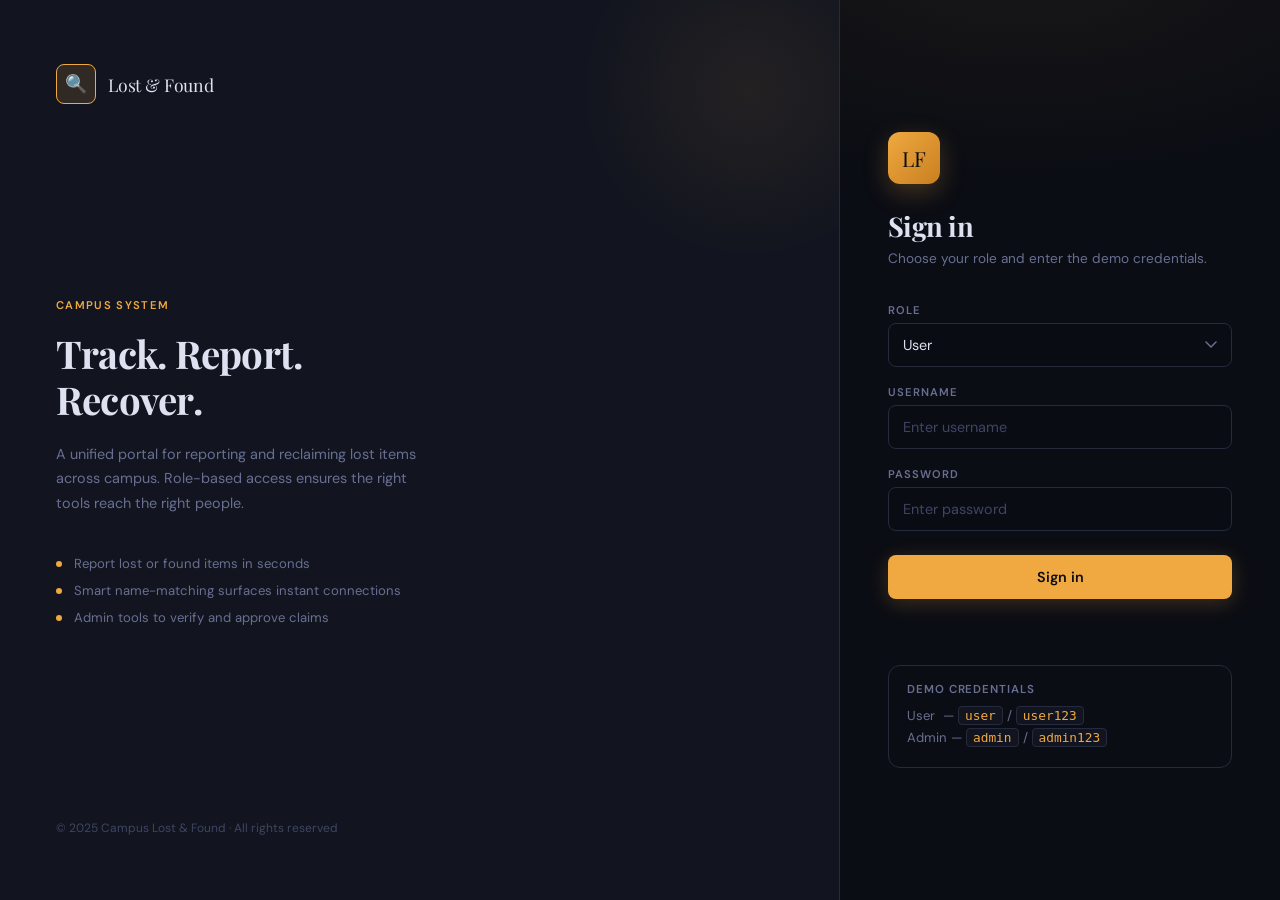
==== commit 3ed6ec04: "Final Codes for the entire lost and found application" ====
--- a/src/main/resources/templates/lost-items.html
+++ b/src/main/resources/templates/lost-items.html
@@ -440,13 +440,13 @@
             border-bottom: 1px solid var(--border);
         }
 
-        .table-scroll { overflow-x: auto; }
+        .table-scroll { overflow-x: visible; }
         table { width: 100%; border-collapse: collapse; font-size: .86rem; }
         thead th {
             padding: 11px 16px;
             text-align: left; font-size: .7rem; font-weight: 600;
             letter-spacing: .08em; text-transform: uppercase;
-            white-space: nowrap;
+            white-space: normal;
         }
         .browse-card.amber-card thead th { color: var(--amber); background: rgba(240,169,64,.05); }
         .browse-card.teal-card  thead th { color: var(--teal);  background: rgba(62,207,178,.05);  }
@@ -571,8 +571,8 @@
 
         <div class="demo-box">
             <div class="demo-box-title">Demo credentials</div>
-            <!--<div class="demo-cred">User &nbsp;— <code>user</code> / <code>user123</code></div>
-            <div class="demo-cred">Admin — <code>admin</code> / <code>admin123</code></div> -->
+            <div class="demo-cred">User &nbsp;— <code>user</code> / <code>user123</code></div>
+            <div class="demo-cred">Admin — <code>admin</code> / <code>admin123</code></div>
         </div>
     </div>
 
@@ -620,6 +620,9 @@
             <button class="tab-btn active" type="button" data-tab="panel-lost">🪪 Report Lost</button>
             <button class="tab-btn" type="button" data-tab="panel-found">📦 Report Found</button>
             <button class="tab-btn" type="button" data-tab="panel-browse">📋 Browse All</button>
+            <button class="tab-btn" type="button" data-tab="panel-claims" id="claimsTabBtn" style="display:none">⚖️ Review Claims</button>
+            <button class="tab-btn" type="button" data-tab="panel-manage" id="manageTabBtn" style="display:none">🗂️ Manage Items</button>
+            <button class="tab-btn" type="button" data-tab="panel-analytics" id="analyticsTabBtn" style="display:none">📊 Analytics</button>
         </div>
 
         <!-- ── LOST PANEL ── -->
@@ -688,7 +691,7 @@
                         </thead>
                         <tbody id="lost-tbody">
                         <!-- Thymeleaf server-render -->
-                        <tr th:each="item : ${items}" th:remove="tag">
+                        <tr th:each="item : ${items}">
                             <td th:text="${item.id}"></td>
                             <td th:text="${item.name}"></td>
                             <td th:text="${item.description}"></td>
@@ -714,7 +717,7 @@
                         </thead>
                         <tbody id="found-tbody">
                         <!-- Thymeleaf server-render -->
-                        <tr th:each="item : ${foundItems}" th:remove="tag">
+                        <tr th:each="item : ${foundItems}">
                             <td th:text="${item.id}"></td>
                             <td th:text="${item.name}"></td>
                             <td th:text="${item.description}"></td>
@@ -734,6 +737,76 @@
 
         </div><!-- /panel-browse -->
 
+        <div class="tab-panel" id="panel-claims">
+            <div class="browse-card violet-card">
+                <div class="browse-card-header">
+                    <div class="card-section-title" style="margin-bottom:0;color:var(--violet)">Claim Review Queue</div>
+                </div>
+                <div class="table-scroll">
+                    <table>
+                        <thead>
+                        <tr><th>Claim ID</th><th>Match</th><th>Found Item</th><th>User</th><th>Proof</th><th>Status</th><th>Action</th></tr>
+                        </thead>
+                        <tbody id="claims-tbody">
+                        <tr>
+                            <td colspan="7" style="padding:18px 16px;color:var(--text-muted)">No claims submitted yet.</td>
+                        </tr>
+                        </tbody>
+                    </table>
+                </div>
+            </div>
+        </div>
+
+        <div class="tab-panel" id="panel-manage">
+            <div class="browse-card amber-card">
+                <div class="browse-card-header">
+                    <div class="card-section-title amber" style="margin-bottom:0">Manage Lost Items</div>
+                </div>
+                <div class="table-scroll">
+                    <table>
+                        <thead>
+                        <tr><th>ID</th><th>Name</th><th>Reported By</th><th>Status</th><th>Action</th></tr>
+                        </thead>
+                        <tbody id="manage-lost-tbody">
+                        <tr>
+                            <td colspan="5" style="padding:18px 16px;color:var(--text-muted)">Loading lost items...</td>
+                        </tr>
+                        </tbody>
+                    </table>
+                </div>
+            </div>
+
+            <div class="browse-card teal-card">
+                <div class="browse-card-header">
+                    <div class="card-section-title teal" style="margin-bottom:0">Manage Found Items</div>
+                </div>
+                <div class="table-scroll">
+                    <table>
+                        <thead>
+                        <tr><th>ID</th><th>Name</th><th>Location</th><th>Status</th><th>Action</th></tr>
+                        </thead>
+                        <tbody id="manage-found-tbody">
+                        <tr>
+                            <td colspan="5" style="padding:18px 16px;color:var(--text-muted)">Loading found items...</td>
+                        </tr>
+                        </tbody>
+                    </table>
+                </div>
+            </div>
+        </div>
+
+        <div class="tab-panel" id="panel-analytics">
+            <div class="action-grid" id="analyticsGrid"></div>
+            <div class="browse-card violet-card">
+                <div class="browse-card-header">
+                    <div class="card-section-title" style="margin-bottom:0;color:var(--violet)">System Snapshot</div>
+                </div>
+                <div style="padding:20px 24px;color:var(--text-muted);line-height:1.7" id="analyticsSummary">
+                    Loading analytics...
+                </div>
+            </div>
+        </div>
+
     </div>
 </div>
 
@@ -755,10 +828,10 @@
     ];
 
     const ADMIN_ACTIONS = [
-        { icon:'✅', color:'teal',   label:'Verify Claims',         desc:'Check proof of ownership for claims.',      view:'browse' },
-        { icon:'⚖️', color:'amber',  label:'Approve / Reject',      desc:'Finalise pending claim decisions.',          view:'browse' },
-        { icon:'🗂️', color:'violet', label:'Manage Items',          desc:'Edit or remove items from the system.',      view:'browse' },
-        { icon:'📊', color:'red',    label:'View Analytics',        desc:'Overview of activity and statistics.',       view:'browse' },
+        { icon:'✅', color:'teal',   label:'Verify Claims',         desc:'Check proof of ownership for claims.',      view:'claims' },
+        { icon:'⚖️', color:'amber',  label:'Approve / Reject',      desc:'Finalise pending claim decisions.',          view:'claims' },
+        { icon:'🗂️', color:'violet', label:'Manage Items',          desc:'Edit or remove items from the system.',      view:'manage' },
+        { icon:'📊', color:'red',    label:'View Analytics',        desc:'Overview of activity and statistics.',       view:'analytics' },
     ];
 
     /* ───────────────── TOAST ───────────────── */
@@ -778,14 +851,50 @@
         window.scrollTo({ top: 0, behavior: 'smooth' });
     }
 
+    function getSession() {
+        const raw = sessionStorage.getItem('lostfoundSession');
+        return raw ? JSON.parse(raw) : null;
+    }
+
+    function getCurrentRole() {
+        const session = getSession();
+        return session ? session.role : null;
+    }
+
+    function activateTab(tabKey) {
+        document.querySelectorAll('.tab-btn').forEach(b => b.classList.remove('active'));
+        document.querySelectorAll('.tab-panel').forEach(p => p.classList.remove('active'));
+        const targetTab = document.querySelector(`.tab-btn[data-tab="${tabKey}"]`);
+        if (targetTab) {
+            targetTab.classList.add('active');
+        }
+        const targetPanel = document.getElementById(tabKey);
+        if (targetPanel) {
+            targetPanel.classList.add('active');
+        }
+
+        if (tabKey === 'panel-claims' && getCurrentRole() === 'admin') {
+            loadClaims();
+        }
+
+        if (tabKey === 'panel-browse') {
+            configureBrowsePanel();
+        }
+
+        if (tabKey === 'panel-manage' && getCurrentRole() === 'admin') {
+            loadManageItems();
+        }
+
+        if (tabKey === 'panel-analytics' && getCurrentRole() === 'admin') {
+            loadAnalytics();
+        }
+    }
+
     /* ───────────────── TAB SWITCHING ───────────────── */
     function initTabs() {
         document.querySelectorAll('.tab-btn').forEach(btn => {
             btn.addEventListener('click', () => {
-                document.querySelectorAll('.tab-btn').forEach(b => b.classList.remove('active'));
-                document.querySelectorAll('.tab-panel').forEach(p => p.classList.remove('active'));
-                btn.classList.add('active');
-                document.getElementById(btn.dataset.tab).classList.add('active');
+                activateTab(btn.dataset.tab);
             });
         });
     }
@@ -821,6 +930,19 @@
     function buildDashboard(role) {
         const cred    = CREDS[role];
         const actions = role === 'admin' ? ADMIN_ACTIONS : USER_ACTIONS;
+        const claimsTabBtn = document.getElementById('claimsTabBtn');
+        const manageTabBtn = document.getElementById('manageTabBtn');
+        const analyticsTabBtn = document.getElementById('analyticsTabBtn');
+
+        if (claimsTabBtn) {
+            claimsTabBtn.style.display = role === 'admin' ? 'inline-flex' : 'none';
+        }
+        if (manageTabBtn) {
+            manageTabBtn.style.display = role === 'admin' ? 'inline-flex' : 'none';
+        }
+        if (analyticsTabBtn) {
+            analyticsTabBtn.style.display = role === 'admin' ? 'inline-flex' : 'none';
+        }
 
         document.getElementById('dashTitle').textContent = cred.display + ' Dashboard';
         document.getElementById('dashSub').textContent   = cred.subtitle;
@@ -848,13 +970,15 @@
 
             card.addEventListener('click', () => {
                 showView('view-app');
-                // activate the right tab
-                const tabKey = { lost:'panel-lost', found:'panel-found', browse:'panel-browse' }[a.view] || 'panel-lost';
-                document.querySelectorAll('.tab-btn').forEach(b => b.classList.remove('active'));
-                document.querySelectorAll('.tab-panel').forEach(p => p.classList.remove('active'));
-                const targetTab = document.querySelector(`.tab-btn[data-tab="${tabKey}"]`);
-                if (targetTab) targetTab.classList.add('active');
-                document.getElementById(tabKey).classList.add('active');
+                const tabKey = {
+                    lost:'panel-lost',
+                    found:'panel-found',
+                    browse:'panel-browse',
+                    claims:'panel-claims',
+                    manage:'panel-manage',
+                    analytics:'panel-analytics'
+                }[a.view] || 'panel-lost';
+                activateTab(tabKey);
             });
 
             grid.appendChild(card);
@@ -976,16 +1100,22 @@
     async function claimItem(foundItemId) {
         try {
             const matchRes = await fetch('/api/matches');
+            if (!matchRes.ok) {
+                throw new Error('Unable to load matches');
+            }
             const matches  = await matchRes.json();
-            const match    = matches.find(m => m.foundItemId === foundItemId);
+            const match    = matches.find(m => String(m.foundItemId) === String(foundItemId));
 
             if (!match) { toast('No match found for this item.', 'error'); return; }
 
-            await fetch('/claims', {
+            const claimRes = await fetch('/claims', {
                 method: 'POST',
                 headers: { 'Content-Type': 'application/json' },
                 body: JSON.stringify({ matchId: match.id, userId: 1, proof: 'Claimed via UI' })
             });
+            if (!claimRes.ok) {
+                throw new Error('Unable to submit claim');
+            }
 
             const btn = document.getElementById('btn-' + foundItemId);
             if (btn) { btn.disabled = true; btn.textContent = 'Claimed ✔'; }
@@ -998,7 +1128,328 @@
             toast('Server error — please try again.', 'error');
         }
     }
+
+    async function refreshClaimButtons() {
+        if (getCurrentRole() !== 'user') {
+            return;
+        }
+
+        try {
+            const [matchesRes, claimsRes] = await Promise.all([
+                fetch('/api/matches'),
+                fetch('/claims')
+            ]);
+
+            if (!matchesRes.ok || !claimsRes.ok) {
+                return;
+            }
+
+            const matches = await matchesRes.json();
+            const claims = await claimsRes.json();
+
+            document.querySelectorAll('[id^="btn-"]').forEach(btn => {
+                const foundItemId = btn.id.replace('btn-', '');
+                const statusEl = document.getElementById('status-' + foundItemId);
+                const match = matches.find(item => String(item.foundItemId) === String(foundItemId));
+
+                if (!match) {
+                    btn.disabled = true;
+                    btn.textContent = 'No Match Yet';
+                    if (statusEl) {
+                        statusEl.textContent = 'Waiting for match';
+                        statusEl.style.color = 'var(--text-muted)';
+                    }
+                    return;
+                }
+
+                const existingClaim = claims.find(item => String(item.matchId) === String(match.id));
+                if (existingClaim) {
+                    btn.disabled = true;
+                    btn.textContent = 'Claimed ✔';
+                    if (statusEl) {
+                        statusEl.textContent = existingClaim.status || 'PENDING';
+                        statusEl.style.color = existingClaim.status === 'REJECTED' ? 'var(--red)' : 'var(--teal)';
+                    }
+                    return;
+                }
+
+                btn.disabled = false;
+                btn.textContent = 'Claim';
+                if (statusEl) {
+                    statusEl.textContent = 'Matched';
+                    statusEl.style.color = 'var(--amber)';
+                }
+            });
+        } catch (err) {
+            // Leave the server-rendered buttons as-is if background refresh fails.
+        }
+    }
+
+    function configureBrowsePanel() {
+        if (getCurrentRole() === 'admin') {
+            document.querySelectorAll('[id^="btn-"]').forEach(btn => {
+                btn.disabled = true;
+                btn.textContent = 'Admin View';
+            });
+
+            document.querySelectorAll('[id^="status-"]').forEach(statusEl => {
+                statusEl.textContent = 'Review in admin tools';
+                statusEl.style.color = 'var(--violet)';
+            });
+            return;
+        }
+
+        refreshClaimButtons();
+    }
+
+    async function loadClaims() {
+        if (getCurrentRole() !== 'admin') {
+            return;
+        }
+
+        const tbody = document.getElementById('claims-tbody');
+        tbody.innerHTML = `
+            <tr>
+                <td colspan="7" style="padding:18px 16px;color:var(--text-muted)">Loading claims...</td>
+            </tr>
+        `;
+
+        try {
+            const [claimsRes, matchesRes, foundRes] = await Promise.all([
+                fetch('/claims'),
+                fetch('/api/matches'),
+                fetch('/found-items')
+            ]);
+
+            const claims = await claimsRes.json();
+            const matches = await matchesRes.json();
+            const foundItems = await foundRes.json();
+
+            if (!claims.length) {
+                tbody.innerHTML = `
+                    <tr>
+                        <td colspan="7" style="padding:18px 16px;color:var(--text-muted)">No claims submitted yet.</td>
+                    </tr>
+                `;
+                return;
+            }
+
+            tbody.innerHTML = claims.map(claim => {
+                const match = matches.find(item => item.id === claim.matchId);
+                const foundItem = match ? foundItems.find(item => item.id === match.foundItemId) : null;
+                const status = claim.status || 'PENDING';
+                const isPending = status === 'PENDING';
+
+                return `
+                    <tr>
+                        <td>${claim.id}</td>
+                        <td>${claim.matchId}</td>
+                        <td>${foundItem ? foundItem.name : 'Unknown item'}</td>
+                        <td>${claim.userId}</td>
+                        <td>${claim.proof || 'No proof submitted'}</td>
+                        <td><span class="status-pill">${status}</span></td>
+                        <td>
+                            <button class="claim-btn" type="button" onclick="updateClaimStatus(${claim.id}, 'APPROVED')" ${isPending ? '' : 'disabled'}>Approve</button>
+                            <button class="claim-btn" type="button" onclick="updateClaimStatus(${claim.id}, 'REJECTED')" ${isPending ? '' : 'disabled'} style="margin-left:8px;background:var(--red-dim);color:var(--red);border-color:rgba(240,96,96,.25)">Reject</button>
+                        </td>
+                    </tr>
+                `;
+            }).join('');
+        } catch (err) {
+            tbody.innerHTML = `
+                <tr>
+                    <td colspan="7" style="padding:18px 16px;color:var(--red)">Unable to load claims right now.</td>
+                </tr>
+            `;
+        }
+    }
+
+    async function updateClaimStatus(claimId, status) {
+        if (getCurrentRole() !== 'admin') {
+            toast('Only admins can review claims.', 'error');
+            return;
+        }
+
+        try {
+            const res = await fetch(`/claims/verify/${claimId}?status=${status}`, {
+                method: 'PUT'
+            });
+
+            if (!res.ok) {
+                throw new Error('Failed to update claim');
+            }
+
+            toast(`Claim ${status.toLowerCase()} successfully.`, 'success');
+            await loadClaims();
+        } catch (err) {
+            toast('Could not update claim status.', 'error');
+        }
+    }
+
+    async function loadManageItems() {
+        if (getCurrentRole() !== 'admin') {
+            return;
+        }
+
+        const lostTbody = document.getElementById('manage-lost-tbody');
+        const foundTbody = document.getElementById('manage-found-tbody');
+
+        try {
+            const [lostRes, foundRes, matchesRes, claimsRes] = await Promise.all([
+                fetch('/lost-items'),
+                fetch('/found-items'),
+                fetch('/api/matches'),
+                fetch('/claims')
+            ]);
+
+            if (!lostRes.ok || !foundRes.ok || !matchesRes.ok || !claimsRes.ok) {
+                throw new Error('Unable to load items');
+            }
+
+            const [lostItems, foundItems, matches, claims] = await Promise.all([
+                lostRes.json(),
+                foundRes.json(),
+                matchesRes.json(),
+                claimsRes.json()
+            ]);
+
+            lostTbody.innerHTML = lostItems.length ? lostItems.map(item => `
+                <tr>
+                    <td>${item.id}</td>
+                    <td>${item.name}</td>
+                    <td>${item.reportedBy || 'Unknown'}</td>
+                    <td><span class="status-pill">${item.status || 'REPORTED'}</span></td>
+                    <td>${renderManageAction('lost', item.id, matches, claims)}</td>
+                </tr>
+            `).join('') : `
+                <tr>
+                    <td colspan="5" style="padding:18px 16px;color:var(--text-muted)">No lost items to manage.</td>
+                </tr>
+            `;
+
+            foundTbody.innerHTML = foundItems.length ? foundItems.map(item => `
+                <tr>
+                    <td>${item.id}</td>
+                    <td>${item.name}</td>
+                    <td>${item.location || 'Unknown'}</td>
+                    <td><span class="status-pill">${item.status || 'RECORDED'}</span></td>
+                    <td>${renderManageAction('found', item.id, matches, claims)}</td>
+                </tr>
+            `).join('') : `
+                <tr>
+                    <td colspan="5" style="padding:18px 16px;color:var(--text-muted)">No found items to manage.</td>
+                </tr>
+            `;
+        } catch (err) {
+            lostTbody.innerHTML = `
+                <tr>
+                    <td colspan="5" style="padding:18px 16px;color:var(--red)">Unable to load lost items.</td>
+                </tr>
+            `;
+            foundTbody.innerHTML = `
+                <tr>
+                    <td colspan="5" style="padding:18px 16px;color:var(--red)">Unable to load found items.</td>
+                </tr>
+            `;
+        }
+    }
+
+    async function deleteItemRecord(type, id) {
+        if (getCurrentRole() !== 'admin') {
+            toast('Only admins can manage items.', 'error');
+            return;
+        }
+
+        const endpoint = type === 'lost' ? `/lost-items/${id}` : `/found-items/${id}`;
+
+        try {
+            const res = await fetch(endpoint, { method: 'DELETE' });
+            if (!res.ok) {
+                throw new Error('Delete failed');
+            }
+
+            toast(`${type === 'lost' ? 'Lost' : 'Found'} item deleted.`, 'success');
+            await Promise.all([loadManageItems(), loadAnalytics()]);
+        } catch (err) {
+            toast('Could not delete the selected item.', 'error');
+        }
+    }
+
+    function renderManageAction(type, id, matches, claims) {
+        const relatedMatches = matches.filter(match =>
+            type === 'lost' ? String(match.lostItemId) === String(id) : String(match.foundItemId) === String(id)
+        );
+        const hasClaim = relatedMatches.some(match => claims.some(claim => String(claim.matchId) === String(match.id)));
+
+        if (relatedMatches.length || hasClaim) {
+            return '<span style="color:var(--text-muted);font-size:.78rem">Linked to match/claim</span>';
+        }
+
+        return `<button class="claim-btn" type="button" onclick="deleteItemRecord('${type}', ${id})">Delete</button>`;
+    }
+
+    async function loadAnalytics() {
+        if (getCurrentRole() !== 'admin') {
+            return;
+        }
+
+        const grid = document.getElementById('analyticsGrid');
+        const summary = document.getElementById('analyticsSummary');
+
+        try {
+            const [lostRes, foundRes, claimsRes, matchesRes] = await Promise.all([
+                fetch('/lost-items'),
+                fetch('/found-items'),
+                fetch('/claims'),
+                fetch('/api/matches')
+            ]);
+
+            if (!lostRes.ok || !foundRes.ok || !claimsRes.ok || !matchesRes.ok) {
+                throw new Error('Unable to load analytics');
+            }
+
+            const [lostItems, foundItems, claims, matches] = await Promise.all([
+                lostRes.json(),
+                foundRes.json(),
+                claimsRes.json(),
+                matchesRes.json()
+            ]);
+
+            const approvedClaims = claims.filter(item => item.status === 'APPROVED').length;
+            const pendingClaims = claims.filter(item => !item.status || item.status === 'PENDING').length;
+            const matchedItems = matches.filter(item => item.matchStatus === 'PENDING' || item.matchStatus === 'APPROVED').length;
+
+            grid.innerHTML = [
+                { icon: '🪪', label: 'Lost Reports', value: lostItems.length, color: '' },
+                { icon: '📦', label: 'Found Reports', value: foundItems.length, color: 'teal' },
+                { icon: '⚖️', label: 'Pending Claims', value: pendingClaims, color: 'amber' },
+                { icon: '✅', label: 'Approved Claims', value: approvedClaims, color: 'violet' },
+                { icon: '🔗', label: 'Active Matches', value: matchedItems, color: 'red' }
+            ].map((card, index) => `
+                <div class="action-card ${card.color ? card.color + '-card' : ''}" style="animation-delay:${index * 0.05}s;cursor:default">
+                    <div class="ac-icon ${card.color || 'amber'}">${card.icon}</div>
+                    <div class="ac-title">${card.label}</div>
+                    <div class="ac-desc" style="font-size:1.5rem;color:var(--text)">${card.value}</div>
+                </div>
+            `).join('');
+
+            summary.innerHTML = `
+                <strong style="color:var(--text)">Overview</strong><br>
+                There are ${lostItems.length} lost reports, ${foundItems.length} found reports, ${matches.length} matches, and ${claims.length} claims in the system.<br><br>
+                ${pendingClaims} claims are still waiting for review. ${approvedClaims} claims have already been approved by an admin.
+            `;
+        } catch (err) {
+            grid.innerHTML = `
+                <div class="action-card red-card" style="cursor:default">
+                    <div class="ac-icon red">!</div>
+                    <div class="ac-title">Analytics unavailable</div>
+                    <div class="ac-desc">The dashboard could not load system metrics.</div>
+                </div>
+            `;
+            summary.textContent = 'Analytics could not be loaded right now.';
+        }
+    }
 </script>
 
 </body>
-</html>+</html>
